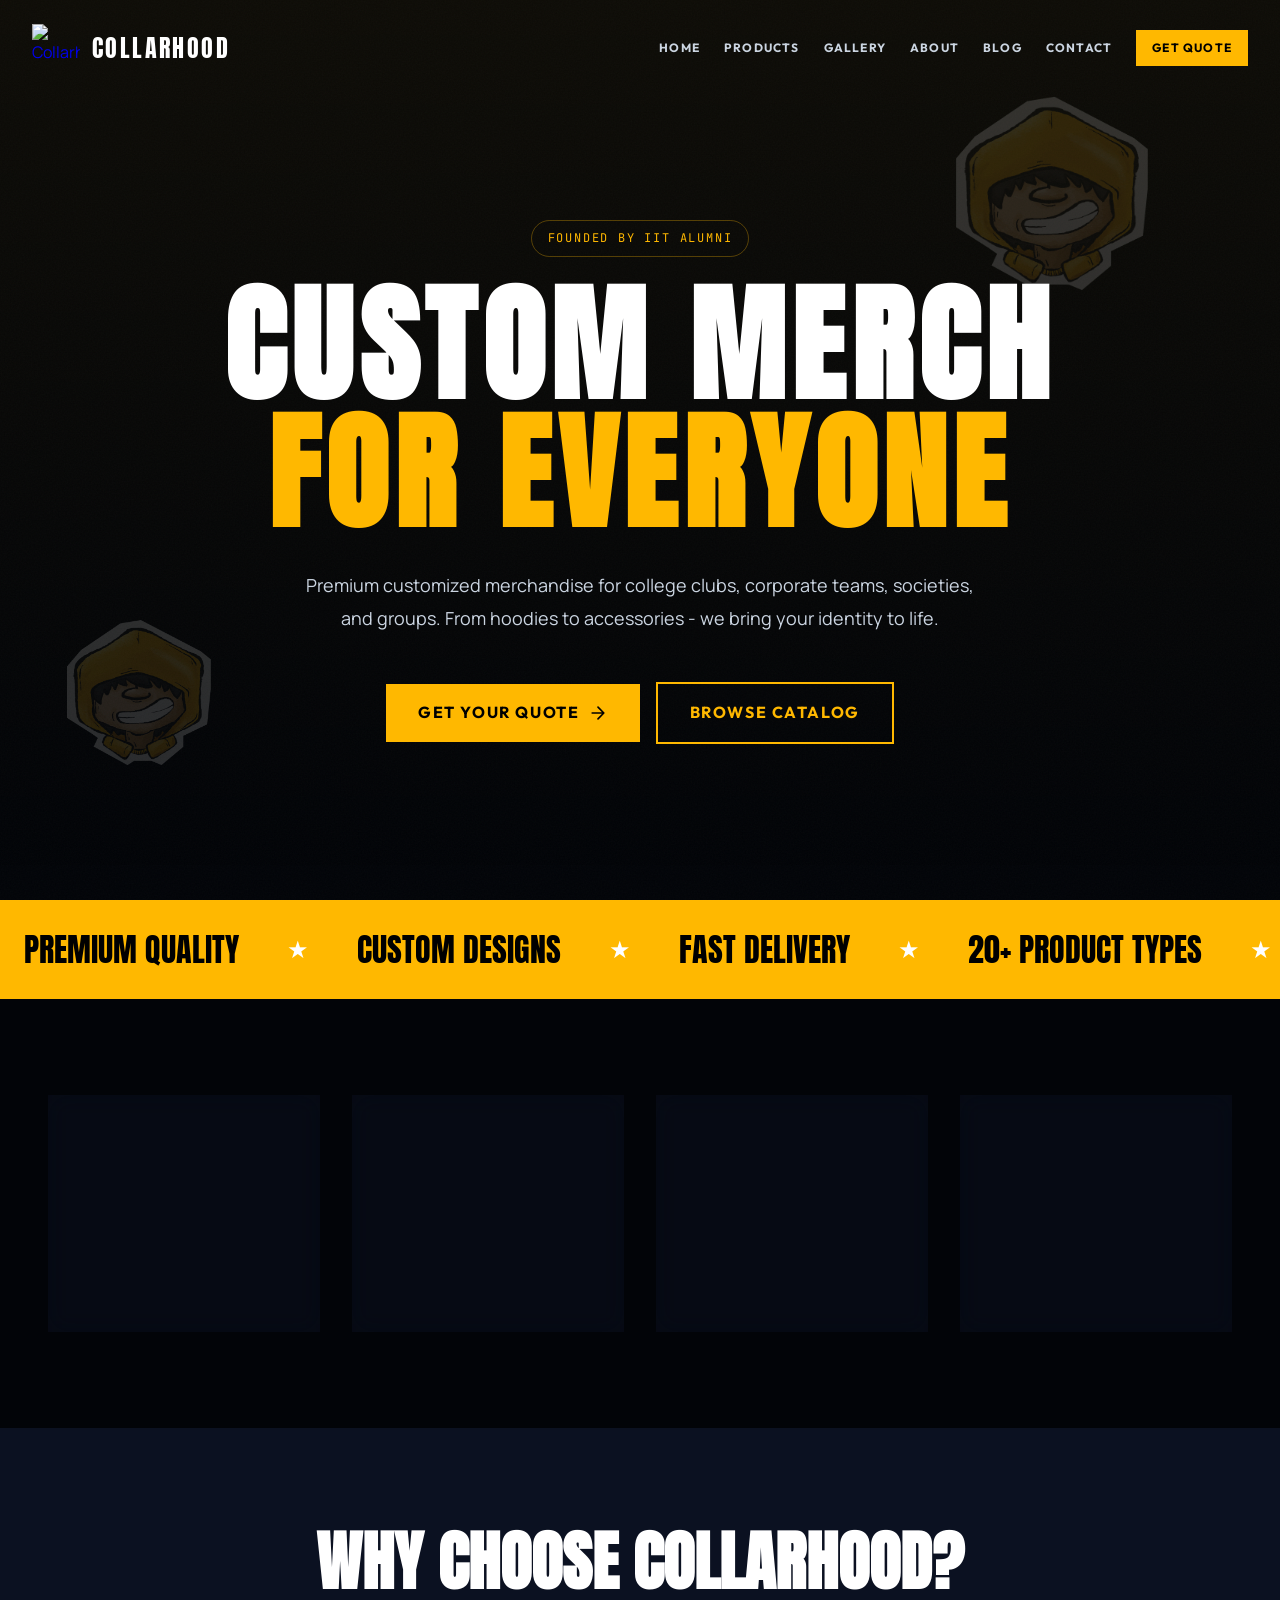
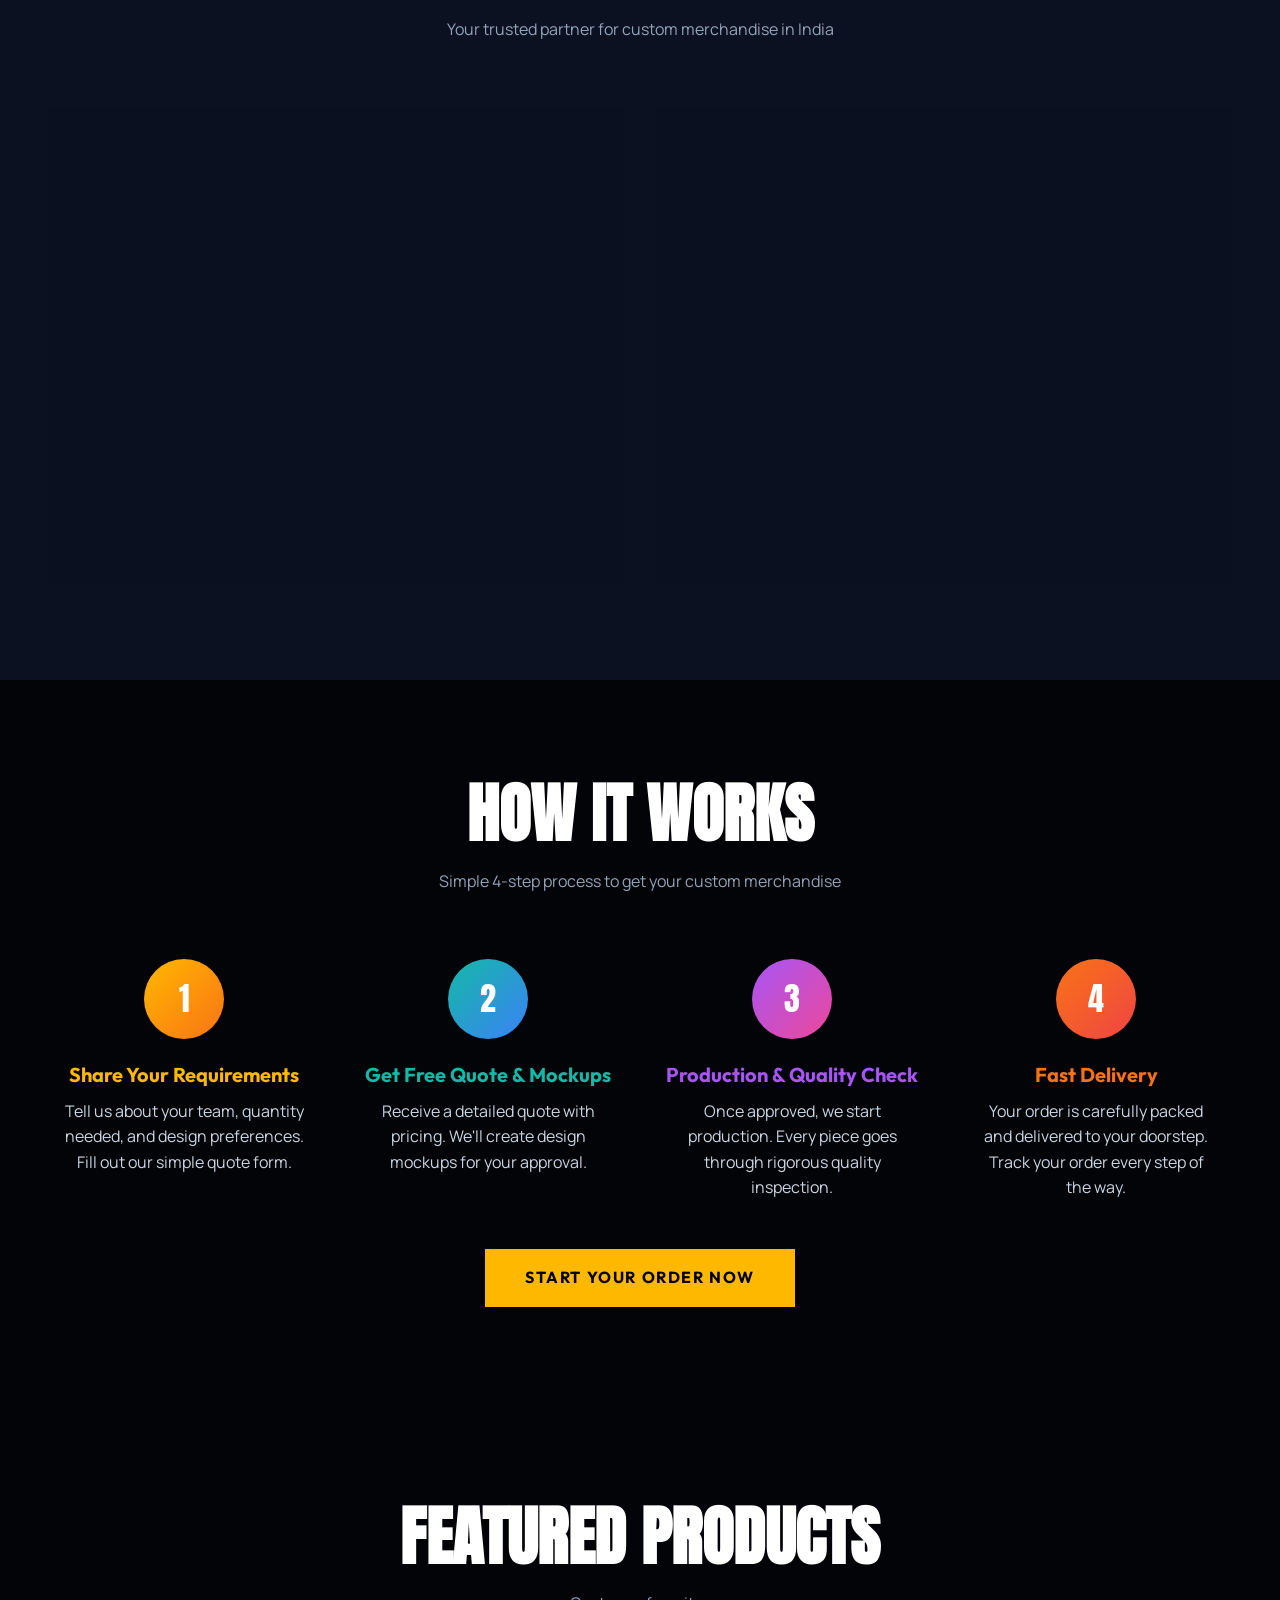
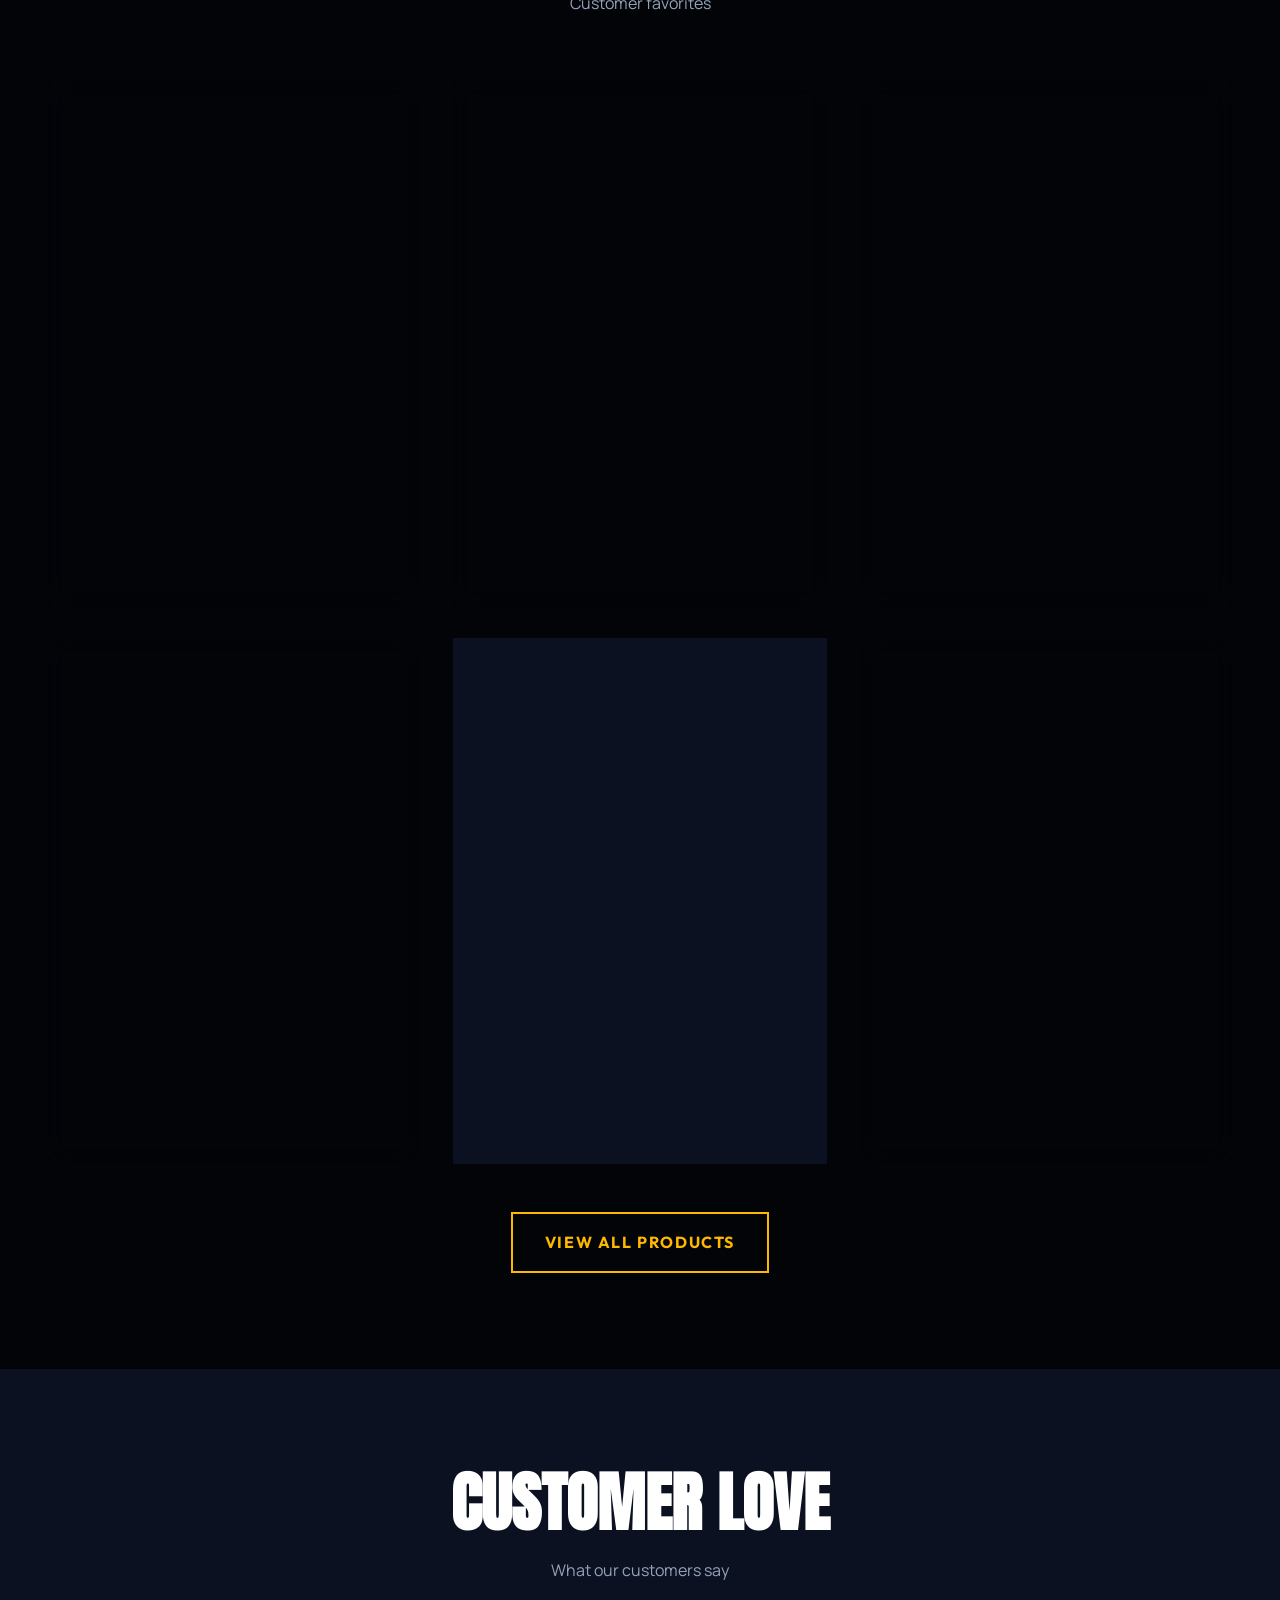
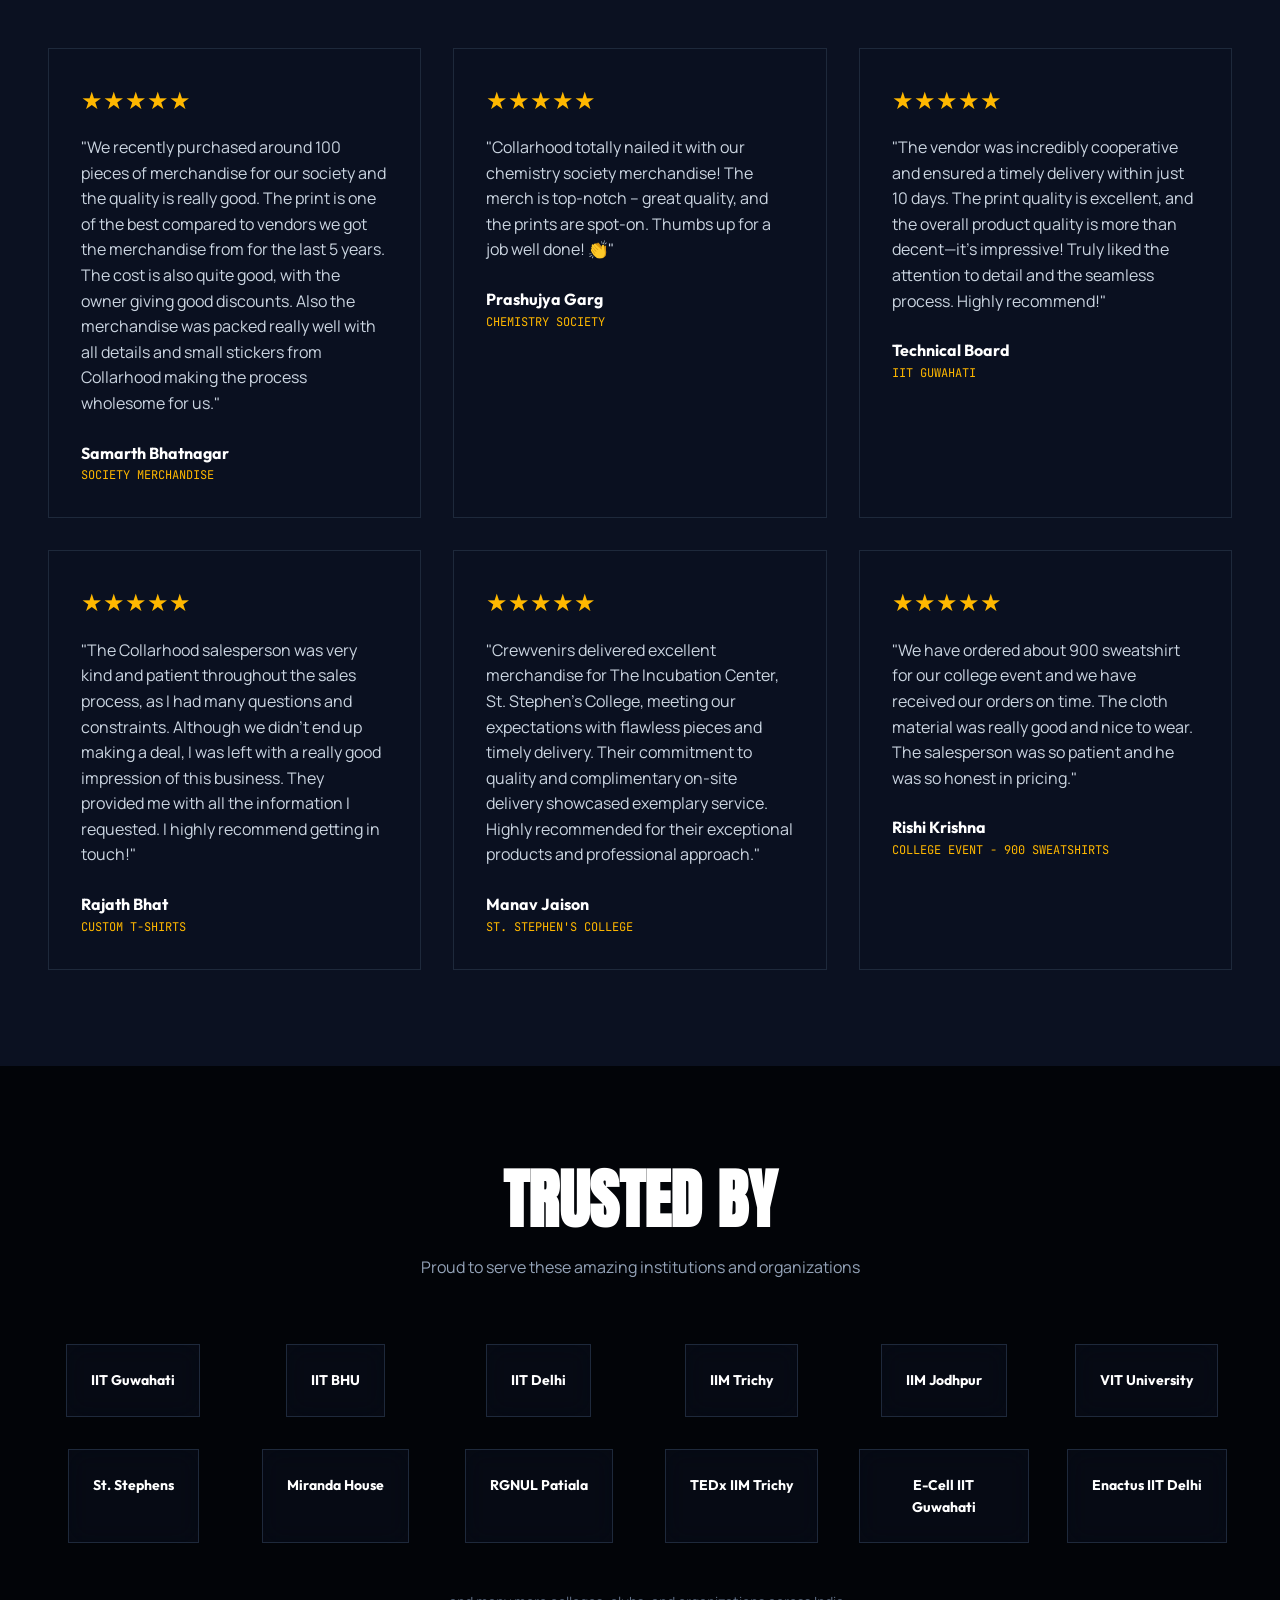
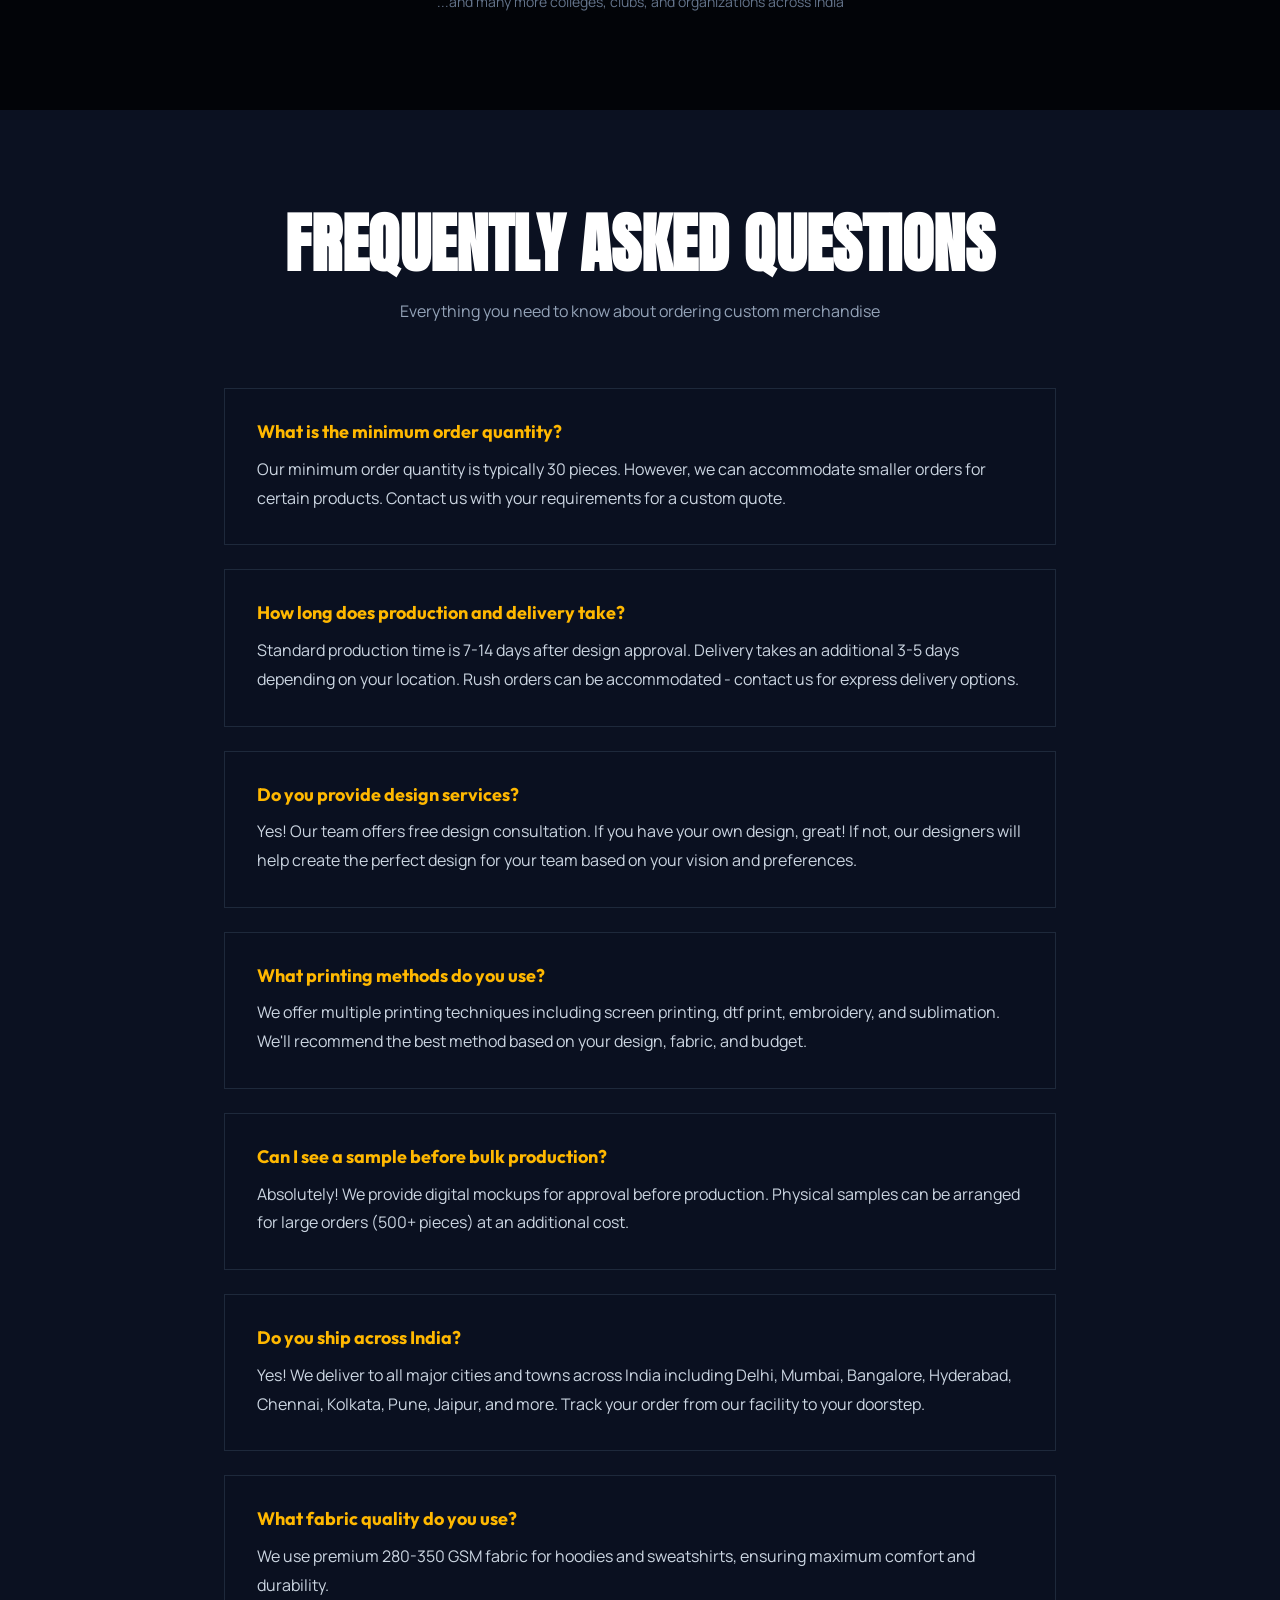
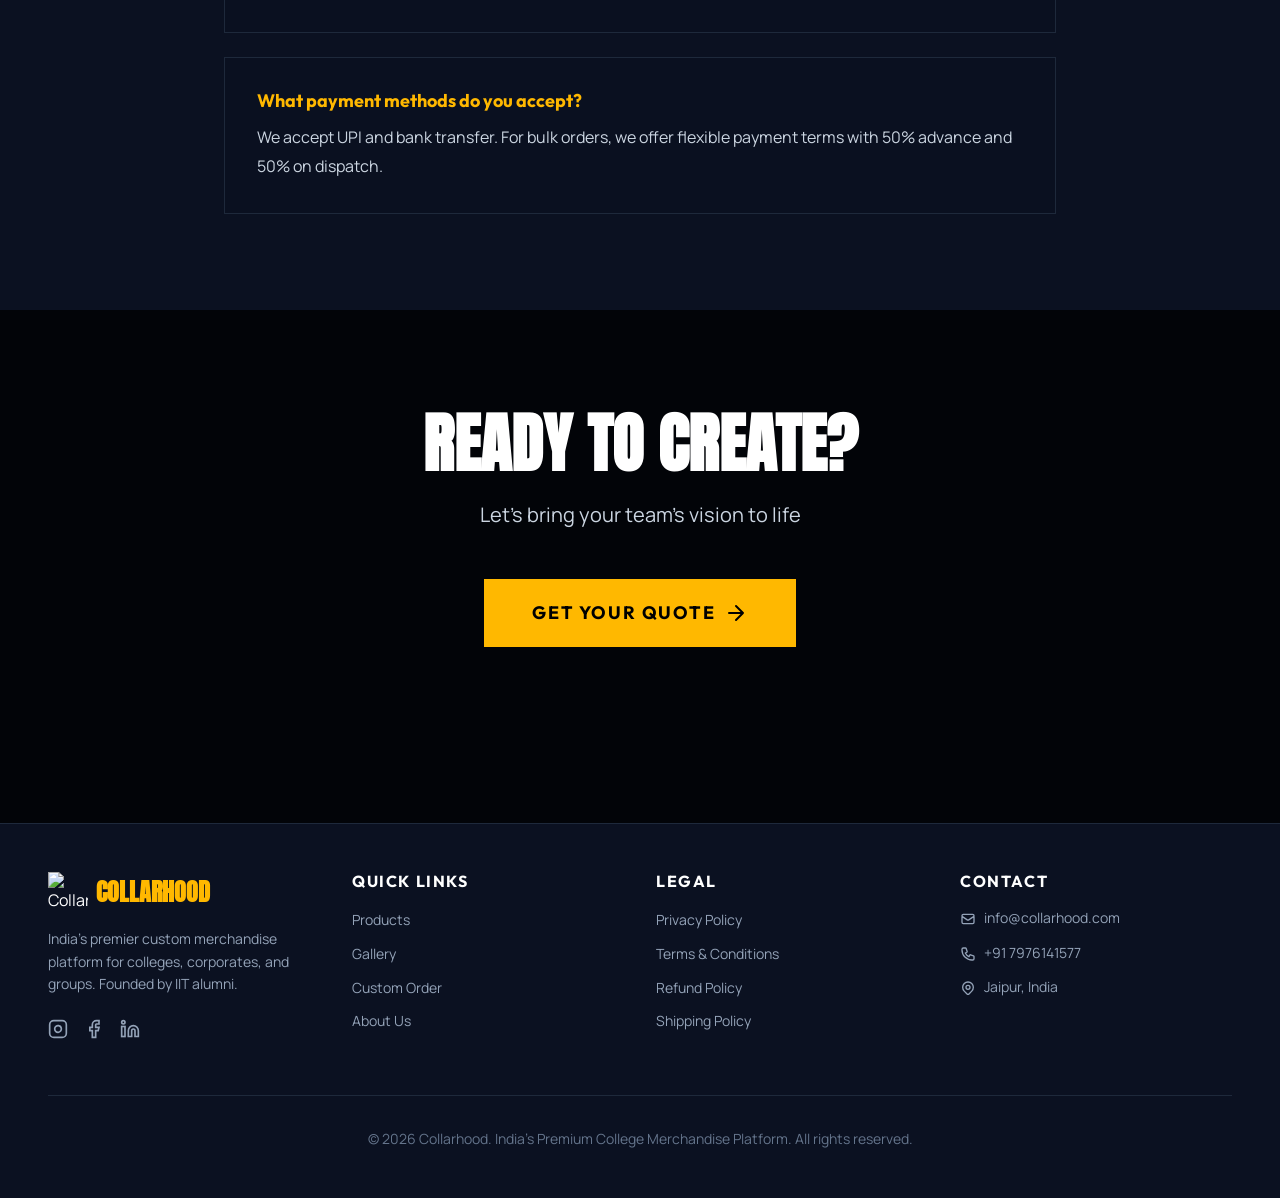
==== index.html @ 5ddd9ee6 "Initial commit: static website" ====
<!DOCTYPE html>
<html lang="en">
<head>
  <meta charset="UTF-8">
  <meta name="viewport" content="width=device-width, initial-scale=1.0">
  <meta name="description" content="India's premier custom merchandise platform. Get high-quality custom hoodies, t-shirts, jerseys & accessories for college fests, corporate teams, societies & groups. Founded by IIT Alumni. Fast delivery across India.">
  <meta name="keywords" content="custom merchandise India, college fest merchandise, custom hoodies, bulk t-shirts, corporate merchandise, custom jerseys, personalized apparel, college club merch, IIT merchandise, custom printing">
  <meta name="author" content="Collarhood">
  <meta property="og:title" content="Collarhood - Premium Custom Merchandise for Colleges, Corporates & Teams | India">
  <meta property="og:description" content="India's premier custom merchandise platform. High-quality hoodies, t-shirts, jerseys & accessories. Founded by IIT Alumni. Fast delivery across India.">
  <meta property="og:type" content="website">
  <meta property="og:image" content="https://customer-assets.emergentagent.com/job_collar-collection/artifacts/vb7w86ie_collarhood%20logo%20png%202.png">
  <title>Collarhood - Premium Custom Merchandise for Colleges, Corporates & Teams | India</title>
  <link rel="stylesheet" href="css/styles.css">
  <link rel="icon" href="https://customer-assets.emergentagent.com/job_collar-collection/artifacts/vb7w86ie_collarhood%20logo%20png%202.png">
  <link rel="canonical" href="https://collarhood.com">
</head>
<body>
  <!-- Navbar -->
  <nav class="navbar">
    <div class="container">
      <div class="navbar-content">
        <a href="index.html" class="navbar-logo">
          <img src="https://customer-assets.emergentagent.com/job_collar-collection/artifacts/vb7w86ie_collarhood%20logo%20png%202.png" alt="Collarhood Logo">
          <span class="navbar-logo-text">COLLARHOOD</span>
        </a>

        <div class="navbar-menu">
          <a href="index.html" class="navbar-link">HOME</a>
          <a href="pages/products-static.html" class="navbar-link">PRODUCTS</a>
          <a href="pages/gallery-static.html" class="navbar-link">GALLERY</a>
          <a href="pages/about-static.html" class="navbar-link">ABOUT</a>
          <a href="pages/blog-static.html" class="navbar-link">BLOG</a>
          <a href="pages/contact.html" class="navbar-link">CONTACT</a>
          <a href="pages/custom-order.html" class="btn btn-primary" style="padding: 0.5rem 1rem; font-size: 0.75rem;">GET QUOTE</a>
        </div>

        <button class="mobile-menu-btn" aria-label="Toggle menu">
          <svg class="menu-icon" width="24" height="24" viewBox="0 0 24 24" fill="none" stroke="currentColor">
            <path stroke-linecap="round" stroke-linejoin="round" stroke-width="2" d="M4 6h16M4 12h16M4 18h16" />
          </svg>
        </button>
      </div>

      <div class="mobile-menu">
        <a href="index.html">HOME</a>
        <a href="pages/products-static.html">PRODUCTS</a>
        <a href="pages/gallery-static.html">GALLERY</a>
        <a href="pages/about-static.html">ABOUT</a>
        <a href="pages/blog-static.html">BLOG</a>
        <a href="pages/contact.html">CONTACT</a>
        <a href="pages/custom-order.html" class="btn btn-primary" style="margin-top: 1rem; display: block; text-align: center;">GET QUOTE</a>
      </div>
    </div>
  </nav>

  <!-- Floating Mascot (Follows Scroll) -->
  <div class="floating-mascot" id="floatingMascot">
    <img src="images/mascot-sticker.png" alt="Collarhood Mascot">
  </div>

  <!-- Hero Section -->
  <section class="hero">
    <div class="hero-bg"></div>
    
    <!-- Animated Hero Mascots -->
    <div class="hero-mascots">
      <img 
        src="images/mascot-sticker.png"
        alt=""
        class="hero-mascot hero-mascot-1"
      >
      <img 
        src="images/mascot-sticker.png"
        alt=""
        class="hero-mascot hero-mascot-2"
      >
    </div>

    <!-- Mascot Animation Styles -->
    <style>
      /* Floating Mascot that follows scroll */
      .floating-mascot {
        position: fixed;
        bottom: 2rem;
        right: 2rem;
        width: 120px;
        height: 120px;
        z-index: 9999;
        cursor: pointer;
        transition: transform 0.3s ease;
        animation: floatBounce 3s ease-in-out infinite;
        display: none;
      }

      .floating-mascot:hover {
        transform: scale(1.15) rotate(5deg);
      }

      .floating-mascot img {
        width: 100%;
        height: 100%;
        object-fit: contain;
        filter: drop-shadow(0 10px 30px rgba(255, 184, 0, 0.4));
      }

      @media (min-width: 768px) {
        .floating-mascot {
          display: block;
        }
      }

      /* Hero Mascots */
      .hero-mascots {
        position: absolute;
        top: 0;
        left: 0;
        width: 100%;
        height: 100%;
        overflow: hidden;
        pointer-events: none;
      }

      .hero-mascot {
        position: absolute;
        opacity: 0.15;
        filter: blur(0px);
      }

      .hero-mascot-1 {
        width: 200px;
        height: 200px;
        top: 10%;
        right: 10%;
        animation: spin 20s linear infinite, float 6s ease-in-out infinite;
      }

      .hero-mascot-2 {
        width: 150px;
        height: 150px;
        bottom: 15%;
        left: 5%;
        animation: wiggle 8s ease-in-out infinite;
      }

      @media (max-width: 768px) {
        .hero-mascot {
          opacity: 0.08;
        }
        .hero-mascot-1 {
          width: 120px;
          height: 120px;
        }
        .hero-mascot-2 {
          width: 100px;
          height: 100px;
        }
      }

      /* Animations */
      @keyframes floatBounce {
        0%, 100% {
          transform: translateY(0px);
        }
        50% {
          transform: translateY(-20px);
        }
      }

      @keyframes float {
        0%, 100% {
          transform: translateY(0px) translateX(0px);
        }
        25% {
          transform: translateY(-30px) translateX(20px);
        }
        50% {
          transform: translateY(-15px) translateX(-10px);
        }
        75% {
          transform: translateY(-40px) translateX(15px);
        }
      }

      @keyframes spin {
        0% {
          transform: rotate(0deg);
        }
        100% {
          transform: rotate(360deg);
        }
      }

      @keyframes wiggle {
        0%, 100% {
          transform: rotate(0deg) scale(1);
        }
        25% {
          transform: rotate(-15deg) scale(1.1);
        }
        50% {
          transform: rotate(0deg) scale(1);
        }
        75% {
          transform: rotate(15deg) scale(1.1);
        }
      }

      @keyframes pulse {
        0%, 100% {
          transform: scale(1);
          opacity: 0.15;
        }
        50% {
          transform: scale(1.2);
          opacity: 0.25;
        }
      }
    </style>
    
    <div class="container hero-content">
      <div class="hero-badge">Founded by IIT Alumni</div>
      <h1 class="hero-title">
        CUSTOM MERCH<br>
        <span class="highlight">FOR EVERYONE</span>
      </h1>
      <p class="hero-description">
        Premium customized merchandise for college clubs, corporate teams, societies, and groups. From hoodies to accessories - we bring your identity to life.
      </p>
      <div class="hero-cta">
        <a href="pages/custom-order.html" class="btn btn-primary" style="padding: 1rem 2rem;">
          GET YOUR QUOTE
          <svg width="20" height="20" viewBox="0 0 24 24" fill="none" stroke="currentColor">
            <path stroke-linecap="round" stroke-linejoin="round" stroke-width="2" d="M5 12h14M12 5l7 7-7 7"/>
          </svg>
        </a>
        <a href="pages/products-static.html" class="btn btn-outline" style="padding: 1rem 2rem;">BROWSE CATALOG</a>
      </div>
    </div>
  </section>

  <!-- Marquee -->
  <div class="marquee">
    <div class="marquee-content">
      <div class="marquee-item">
        <span class="marquee-text">PREMIUM QUALITY</span>
        <span style="font-size: 1.5rem;">★</span>
        <span class="marquee-text">CUSTOM DESIGNS</span>
        <span style="font-size: 1.5rem;">★</span>
        <span class="marquee-text">FAST DELIVERY</span>
        <span style="font-size: 1.5rem;">★</span>
        <span class="marquee-text">20+ PRODUCT TYPES</span>
        <span style="font-size: 1.5rem;">★</span>
      </div>
      <div class="marquee-item">
        <span class="marquee-text">PREMIUM QUALITY</span>
        <span style="font-size: 1.5rem;">★</span>
        <span class="marquee-text">CUSTOM DESIGNS</span>
        <span style="font-size: 1.5rem;">★</span>
        <span class="marquee-text">FAST DELIVERY</span>
        <span style="font-size: 1.5rem;">★</span>
        <span class="marquee-text">20+ PRODUCT TYPES</span>
        <span style="font-size: 1.5rem;">★</span>
      </div>
    </div>
  </div>

  <!-- Features Section -->
  <section class="section">
    <div class="container">
      <div class="grid grid-cols-1 grid-cols-2 grid-cols-4">
        <div class="glass feature-card">
          <svg class="feature-icon" viewBox="0 0 24 24" fill="none" stroke="var(--yellow)">
            <path stroke-linecap="round" stroke-linejoin="round" stroke-width="2" d="M5 3v4M3 5h4M6 17v4m-2-2h4m5-16l2.286 6.857L21 12l-5.714 2.143L13 21l-2.286-6.857L5 12l5.714-2.143L13 3z"/>
          </svg>
          <h3 class="feature-title">Premium Fabric</h3>
          <p class="feature-description">280-350 GSM quality materials for maximum comfort and durability</p>
        </div>
        <div class="glass feature-card">
          <svg class="feature-icon" viewBox="0 0 24 24" fill="none" stroke="var(--orange)">
            <path stroke-linecap="round" stroke-linejoin="round" stroke-width="2" d="M13 10V3L4 14h7v7l9-11h-7z"/>
          </svg>
          <h3 class="feature-title">Full Customization</h3>
          <p class="feature-description">DTF print, embroidery, and custom designs for your unique identity</p>
        </div>
        <div class="glass feature-card">
          <svg class="feature-icon" viewBox="0 0 24 24" fill="none" stroke="var(--teal)">
            <path stroke-linecap="round" stroke-linejoin="round" stroke-width="2" d="M13 16V6a1 1 0 00-1-1H4a1 1 0 00-1 1v10a1 1 0 001 1h1m8-1a1 1 0 01-1 1H9m4-1V8a1 1 0 011-1h2.586a1 1 0 01.707.293l3.414 3.414a1 1 0 01.293.707V16a1 1 0 01-1 1h-1m-6-1a1 1 0 001 1h1M5 17a2 2 0 104 0m-4 0a2 2 0 114 0m6 0a2 2 0 104 0m-4 0a2 2 0 114 0"/>
          </svg>
          <h3 class="feature-title">Fast Delivery</h3>
          <p class="feature-description">Quick turnaround times to get your team geared up</p>
        </div>
        <div class="glass feature-card">
          <svg class="feature-icon" viewBox="0 0 24 24" fill="none" stroke="var(--yellow)">
            <path stroke-linecap="round" stroke-linejoin="round" stroke-width="2" d="M17 20h5v-2a3 3 0 00-5.356-1.857M17 20H7m10 0v-2c0-.656-.126-1.283-.356-1.857M7 20H2v-2a3 3 0 015.356-1.857M7 20v-2c0-.656.126-1.283.356-1.857m0 0a5.002 5.002 0 019.288 0M15 7a3 3 0 11-6 0 3 3 0 016 0zm6 3a2 2 0 11-4 0 2 2 0 014 0zM7 10a2 2 0 11-4 0 2 2 0 014 0z"/>
          </svg>
          <h3 class="feature-title">Team Support</h3>
          <p class="feature-description">Dedicated support team to bring your vision to life</p>
        </div>
      </div>
    </div>
  </section>

  <!-- Why Choose Collarhood Section -->
  <section class="section" style="background: var(--bg-card);">
    <div class="container">
      <div class="text-center mb-12">
        <h2 class="section-title">Why Choose Collarhood?</h2>
        <p class="section-subtitle">Your trusted partner for custom merchandise in India</p>
      </div>
      <div class="grid grid-cols-1 grid-cols-2">
        <div class="glass" style="padding: 2rem;">
          <div style="display: flex; gap: 1.5rem; margin-bottom: 2rem;">
            <div style="flex-shrink: 0;">
              <div style="background: var(--yellow); width: 48px; height: 48px; border-radius: 50%; display: flex; align-items: center; justify-content: center;">
                <span class="font-anton" style="color: var(--bg); font-size: 1.5rem;">1</span>
              </div>
            </div>
            <div>
              <h3 class="font-outfit" style="font-size: 1.125rem; font-weight: 700; color: var(--white); margin-bottom: 0.5rem;">Founded by IIT Alumni</h3>
              <p style="color: var(--gray-300); line-height: 1.8;">Started by graduates who understand college culture and corporate needs. We bring technical excellence and attention to detail to every order.</p>
            </div>
          </div>
          <div style="display: flex; gap: 1.5rem; margin-bottom: 2rem;">
            <div style="flex-shrink: 0;">
              <div style="background: var(--teal); width: 48px; height: 48px; border-radius: 50%; display: flex; align-items: center; justify-content: center;">
                <span class="font-anton" style="color: var(--bg); font-size: 1.5rem;">2</span>
              </div>
            </div>
            <div>
              <h3 class="font-outfit" style="font-size: 1.125rem; font-weight: 700; color: var(--white); margin-bottom: 0.5rem;">Premium Quality Materials</h3>
              <p style="color: var(--gray-300); line-height: 1.8;">280-350 GSM premium fabrics for hoodies and sweatshirts. We never compromise on quality - your satisfaction is guaranteed.</p>
            </div>
          </div>
          <div style="display: flex; gap: 1.5rem;">
            <div style="flex-shrink: 0;">
              <div style="background: var(--orange); width: 48px; height: 48px; border-radius: 50%; display: flex; align-items: center; justify-content: center;">
                <span class="font-anton" style="color: var(--bg); font-size: 1.5rem;">3</span>
              </div>
            </div>
            <div>
              <h3 class="font-outfit" style="font-size: 1.125rem; font-weight: 700; color: var(--white); margin-bottom: 0.5rem;">Pan-India Delivery</h3>
              <p style="color: var(--gray-300); line-height: 1.8;">Fast and reliable delivery to all major cities across India. From Delhi to Bangalore, Mumbai to Kolkata - we've got you covered.</p>
            </div>
          </div>
        </div>
        <div class="glass" style="padding: 2rem;">
          <div style="display: flex; gap: 1.5rem; margin-bottom: 2rem;">
            <div style="flex-shrink: 0;">
              <div style="background: var(--purple); width: 48px; height: 48px; border-radius: 50%; display: flex; align-items: center; justify-content: center;">
                <span class="font-anton" style="color: var(--bg); font-size: 1.5rem;">4</span>
              </div>
            </div>
            <div>
              <h3 class="font-outfit" style="font-size: 1.125rem; font-weight: 700; color: var(--white); margin-bottom: 0.5rem;">Advanced Printing Techniques</h3>
              <p style="color: var(--gray-300); line-height: 1.8;">DTF print, screen printing, embroidery, and sublimation. We use the latest techniques to bring your designs to life.</p>
            </div>
          </div>
          <div style="display: flex; gap: 1.5rem; margin-bottom: 2rem;">
            <div style="flex-shrink: 0;">
              <div style="background: var(--blue); width: 48px; height: 48px; border-radius: 50%; display: flex; align-items: center; justify-content: center;">
                <span class="font-anton" style="color: var(--bg); font-size: 1.5rem;">5</span>
              </div>
            </div>
            <div>
              <h3 class="font-outfit" style="font-size: 1.125rem; font-weight: 700; color: var(--white); margin-bottom: 0.5rem;">Bulk Order Specialists</h3>
              <p style="color: var(--gray-300); line-height: 1.8;">Perfect for college fests, corporate events, and team orders. Competitive pricing for bulk quantities with no quality compromise.</p>
            </div>
          </div>
          <div style="display: flex; gap: 1.5rem;">
            <div style="flex-shrink: 0;">
              <div style="background: var(--yellow); width: 48px; height: 48px; border-radius: 50%; display: flex; align-items: center; justify-content: center;">
                <span class="font-anton" style="color: var(--bg); font-size: 1.5rem;">6</span>
              </div>
            </div>
            <div>
              <h3 class="font-outfit" style="font-size: 1.125rem; font-weight: 700; color: var(--white); margin-bottom: 0.5rem;">Design Consultation Included</h3>
              <p style="color: var(--gray-300); line-height: 1.8;">Not sure about your design? Our team provides free consultation to help you create the perfect merchandise for your crew.</p>
            </div>
          </div>
        </div>
      </div>
    </div>
  </section>

  <!-- How It Works Section -->
  <section class="section">
    <div class="container">
      <div class="text-center mb-12">
        <h2 class="section-title">How It Works</h2>
        <p class="section-subtitle">Simple 4-step process to get your custom merchandise</p>
      </div>
      <div class="grid grid-cols-1 grid-cols-2 grid-cols-4">
        <div class="text-center">
          <div style="background: linear-gradient(135deg, var(--yellow), var(--orange)); width: 80px; height: 80px; border-radius: 50%; display: flex; align-items: center; justify-content: center; margin: 0 auto 1.5rem;">
            <span class="font-anton" style="color: var(--bg); font-size: 2rem;">1</span>
          </div>
          <h3 class="font-outfit" style="font-size: 1.25rem; font-weight: 700; color: var(--yellow); margin-bottom: 0.75rem;">Share Your Requirements</h3>
          <p style="color: var(--gray-300); line-height: 1.6; padding: 0 1rem;">Tell us about your team, quantity needed, and design preferences. Fill out our simple quote form.</p>
        </div>
        <div class="text-center">
          <div style="background: linear-gradient(135deg, var(--teal), var(--blue)); width: 80px; height: 80px; border-radius: 50%; display: flex; align-items: center; justify-content: center; margin: 0 auto 1.5rem;">
            <span class="font-anton" style="color: var(--bg); font-size: 2rem;">2</span>
          </div>
          <h3 class="font-outfit" style="font-size: 1.25rem; font-weight: 700; color: var(--teal); margin-bottom: 0.75rem;">Get Free Quote & Mockups</h3>
          <p style="color: var(--gray-300); line-height: 1.6; padding: 0 1rem;">Receive a detailed quote with pricing. We'll create design mockups for your approval.</p>
        </div>
        <div class="text-center">
          <div style="background: linear-gradient(135deg, var(--purple), var(--pink)); width: 80px; height: 80px; border-radius: 50%; display: flex; align-items: center; justify-content: center; margin: 0 auto 1.5rem;">
            <span class="font-anton" style="color: var(--bg); font-size: 2rem;">3</span>
          </div>
          <h3 class="font-outfit" style="font-size: 1.25rem; font-weight: 700; color: var(--purple); margin-bottom: 0.75rem;">Production & Quality Check</h3>
          <p style="color: var(--gray-300); line-height: 1.6; padding: 0 1rem;">Once approved, we start production. Every piece goes through rigorous quality inspection.</p>
        </div>
        <div class="text-center">
          <div style="background: linear-gradient(135deg, var(--orange), var(--red)); width: 80px; height: 80px; border-radius: 50%; display: flex; align-items: center; justify-content: center; margin: 0 auto 1.5rem;">
            <span class="font-anton" style="color: var(--bg); font-size: 2rem;">4</span>
          </div>
          <h3 class="font-outfit" style="font-size: 1.25rem; font-weight: 700; color: var(--orange); margin-bottom: 0.75rem;">Fast Delivery</h3>
          <p style="color: var(--gray-300); line-height: 1.6; padding: 0 1rem;">Your order is carefully packed and delivered to your doorstep. Track your order every step of the way.</p>
        </div>
      </div>
      <div class="text-center" style="margin-top: 3rem;">
        <a href="pages/custom-order.html" class="btn btn-primary" style="padding: 1rem 2.5rem;">START YOUR ORDER NOW</a>
      </div>
    </div>
  </section>

  <!-- Featured Products Section -->
  <section class="section" id="featured-products">
    <div class="container">
      <div class="text-center mb-12">
        <h2 class="section-title">Featured Products</h2>
        <p class="section-subtitle">Customer favorites</p>
      </div>
      <div class="grid grid-cols-1 grid-cols-2 grid-cols-3">
        
        <!-- Product 1: Hoodie -->
        <div class="glass product-card" style="overflow: hidden;">
          <div style="aspect-ratio: 1; overflow: hidden; background: var(--bg-card);">
            <img src="images/products/hoodie.png" alt="Premium Hoodies" style="width: 100%; height: 100%; object-fit: cover;">
          </div>
          <div style="padding: 1.5rem;">
            <p class="font-mono" style="font-size: 0.75rem; color: var(--yellow); text-transform: uppercase; margin-bottom: 0.5rem;">APPAREL</p>
            <h3 class="font-outfit" style="font-weight: 700; font-size: 1.25rem; color: var(--white); margin-bottom: 0.5rem;">Premium Hoodies</h3>
            <p style="color: var(--gray-400); font-size: 0.875rem; line-height: 1.6;">Premium 350 GSM hoodies with custom designs. Perfect for college clubs and corporate teams.</p>
          </div>
        </div>

        <!-- Product 2: Oversized T-Shirt -->
        <div class="glass product-card" style="overflow: hidden;">
          <div style="aspect-ratio: 1; overflow: hidden; background: var(--bg-card);">
            <img src="images/products/oversize tshirt.png" alt="Oversized T-Shirts" style="width: 100%; height: 100%; object-fit: cover;">
          </div>
          <div style="padding: 1.5rem;">
            <p class="font-mono" style="font-size: 0.75rem; color: var(--yellow); text-transform: uppercase; margin-bottom: 0.5rem;">APPAREL</p>
            <h3 class="font-outfit" style="font-weight: 700; font-size: 1.25rem; color: var(--white); margin-bottom: 0.5rem;">Oversized T-Shirts</h3>
            <p style="color: var(--gray-400); font-size: 0.875rem; line-height: 1.6;">Trendy oversized tees with premium fabric and custom dtf print designs.</p>
          </div>
        </div>

        <!-- Product 3: Varsity Jacket -->
        <div class="glass product-card" style="overflow: hidden;">
          <div style="aspect-ratio: 1; overflow: hidden; background: var(--bg-card);">
            <img src="images/products/varsity.png" alt="Varsity Jackets" style="width: 100%; height: 100%; object-fit: cover;">
          </div>
          <div style="padding: 1.5rem;">
            <p class="font-mono" style="font-size: 0.75rem; color: var(--yellow); text-transform: uppercase; margin-bottom: 0.5rem;">APPAREL</p>
            <h3 class="font-outfit" style="font-weight: 700; font-size: 1.25rem; color: var(--white); margin-bottom: 0.5rem;">Varsity Jackets</h3>
            <p style="color: var(--gray-400); font-size: 0.875rem; line-height: 1.6;">Classic varsity jackets with custom embroidery and team patches.</p>
          </div>
        </div>

        <!-- Product 4: Sports Jersey -->
        <div class="glass product-card" style="overflow: hidden;">
          <div style="aspect-ratio: 1; overflow: hidden; background: var(--bg-card);">
            <img src="images/products/sports jersey.png" alt="Sports Jerseys" style="width: 100%; height: 100%; object-fit: cover;">
          </div>
          <div style="padding: 1.5rem;">
            <p class="font-mono" style="font-size: 0.75rem; color: var(--yellow); text-transform: uppercase; margin-bottom: 0.5rem;">APPAREL</p>
            <h3 class="font-outfit" style="font-weight: 700; font-size: 1.25rem; color: var(--white); margin-bottom: 0.5rem;">Sports Jerseys</h3>
            <p style="color: var(--gray-400); font-size: 0.875rem; line-height: 1.6;">High-performance jerseys with custom numbering and team logos.</p>
          </div>
        </div>

        <!-- Product 5: Caps -->
        <div class="glass product-card" style="overflow: hidden;">
          <div style="aspect-ratio: 1; overflow: hidden; background: var(--bg-card);">
            <img src="images/products/caps.png" alt="Custom Caps" style="width: 100%; height: 100%; object-fit: cover;">
          </div>
          <div style="padding: 1.5rem;">
            <p class="font-mono" style="font-size: 0.75rem; color: var(--yellow); text-transform: uppercase; margin-bottom: 0.5rem;">ACCESSORIES</p>
            <h3 class="font-outfit" style="font-weight: 700; font-size: 1.25rem; color: var(--white); margin-bottom: 0.5rem;">Custom Caps</h3>
            <p style="color: var(--gray-400); font-size: 0.875rem; line-height: 1.6;">Premium caps with embroidered logos and custom designs.</p>
          </div>
        </div>

        <!-- Product 6: Tote Bags -->
        <div class="glass product-card" style="overflow: hidden;">
          <div style="aspect-ratio: 1; overflow: hidden; background: var(--bg-card);">
            <img src="images/products/tote bag.png" alt="Tote Bags" style="width: 100%; height: 100%; object-fit: cover;">
          </div>
          <div style="padding: 1.5rem;">
            <p class="font-mono" style="font-size: 0.75rem; color: var(--yellow); text-transform: uppercase; margin-bottom: 0.5rem;">ACCESSORIES</p>
            <h3 class="font-outfit" style="font-weight: 700; font-size: 1.25rem; color: var(--white); margin-bottom: 0.5rem;">Tote Bags</h3>
            <p style="color: var(--gray-400); font-size: 0.875rem; line-height: 1.6;">Eco-friendly tote bags with custom screen prints.</p>
          </div>
        </div>

      </div>
      <div class="text-center mt-12">
        <a href="pages/products-static.html" class="btn btn-outline" style="padding: 1rem 2rem;">VIEW ALL PRODUCTS</a>
      </div>
    </div>
  </section>

  <!-- Testimonials Section -->
  <section class="section" style="background: var(--bg-card);" id="testimonials">
    <div class="container">
      <div class="text-center mb-12">
        <h2 class="section-title">Customer Love</h2>
        <p class="section-subtitle">What our customers say</p>
      </div>
      <div class="grid grid-cols-1 grid-cols-2 grid-cols-3">
        
        <!-- Testimonial 1 -->
        <div class="glass" style="padding: 2rem;">
          <div style="margin-bottom: 1rem; color: var(--yellow); font-size: 1.5rem;">
            ★★★★★
          </div>
          <p style="color: var(--gray-300); margin-bottom: 1.5rem; line-height: 1.6;">"We recently purchased around 100 pieces of merchandise for our society and the quality is really good. The print is one of the best compared to vendors we got the merchandise from for the last 5 years. The cost is also quite good, with the owner giving good discounts. Also the merchandise was packed really well with all details and small stickers from Collarhood making the process wholesome for us."</p>
          <div>
            <p class="font-outfit" style="font-weight: 700; color: var(--white);">Samarth Bhatnagar</p>
            <p class="font-mono" style="font-size: 0.75rem; color: var(--yellow); text-transform: uppercase;">Society Merchandise</p>
          </div>
        </div>

        <!-- Testimonial 2 -->
        <div class="glass" style="padding: 2rem;">
          <div style="margin-bottom: 1rem; color: var(--yellow); font-size: 1.5rem;">
            ★★★★★
          </div>
          <p style="color: var(--gray-300); margin-bottom: 1.5rem; line-height: 1.6;">"Collarhood totally nailed it with our chemistry society merchandise! The merch is top-notch – great quality, and the prints are spot-on. Thumbs up for a job well done! 👏"</p>
          <div>
            <p class="font-outfit" style="font-weight: 700; color: var(--white);">Prashujya Garg</p>
            <p class="font-mono" style="font-size: 0.75rem; color: var(--yellow); text-transform: uppercase;">Chemistry Society</p>
          </div>
        </div>

        <!-- Testimonial 3 -->
        <div class="glass" style="padding: 2rem;">
          <div style="margin-bottom: 1rem; color: var(--yellow); font-size: 1.5rem;">
            ★★★★★
          </div>
          <p style="color: var(--gray-300); margin-bottom: 1.5rem; line-height: 1.6;">"The vendor was incredibly cooperative and ensured a timely delivery within just 10 days. The print quality is excellent, and the overall product quality is more than decent—it's impressive! Truly liked the attention to detail and the seamless process. Highly recommend!"</p>
          <div>
            <p class="font-outfit" style="font-weight: 700; color: var(--white);">Technical Board</p>
            <p class="font-mono" style="font-size: 0.75rem; color: var(--yellow); text-transform: uppercase;">IIT Guwahati</p>
          </div>
        </div>

        <!-- Testimonial 4 -->
        <div class="glass" style="padding: 2rem;">
          <div style="margin-bottom: 1rem; color: var(--yellow); font-size: 1.5rem;">
            ★★★★★
          </div>
          <p style="color: var(--gray-300); margin-bottom: 1.5rem; line-height: 1.6;">"The Collarhood salesperson was very kind and patient throughout the sales process, as I had many questions and constraints. Although we didn't end up making a deal, I was left with a really good impression of this business. They provided me with all the information I requested. I highly recommend getting in touch!"</p>
          <div>
            <p class="font-outfit" style="font-weight: 700; color: var(--white);">Rajath Bhat</p>
            <p class="font-mono" style="font-size: 0.75rem; color: var(--yellow); text-transform: uppercase;">Custom T-Shirts</p>
          </div>
        </div>

        <!-- Testimonial 5 -->
        <div class="glass" style="padding: 2rem;">
          <div style="margin-bottom: 1rem; color: var(--yellow); font-size: 1.5rem;">
            ★★★★★
          </div>
          <p style="color: var(--gray-300); margin-bottom: 1.5rem; line-height: 1.6;">"Crewvenirs delivered excellent merchandise for The Incubation Center, St. Stephen's College, meeting our expectations with flawless pieces and timely delivery. Their commitment to quality and complimentary on-site delivery showcased exemplary service. Highly recommended for their exceptional products and professional approach."</p>
          <div>
            <p class="font-outfit" style="font-weight: 700; color: var(--white);">Manav Jaison</p>
            <p class="font-mono" style="font-size: 0.75rem; color: var(--yellow); text-transform: uppercase;">St. Stephen's College</p>
          </div>
        </div>

        <!-- Testimonial 6 -->
        <div class="glass" style="padding: 2rem;">
          <div style="margin-bottom: 1rem; color: var(--yellow); font-size: 1.5rem;">
            ★★★★★
          </div>
          <p style="color: var(--gray-300); margin-bottom: 1.5rem; line-height: 1.6;">"We have ordered about 900 sweatshirt for our college event and we have received our orders on time. The cloth material was really good and nice to wear. The salesperson was so patient and he was so honest in pricing."</p>
          <div>
            <p class="font-outfit" style="font-weight: 700; color: var(--white);">Rishi Krishna</p>
            <p class="font-mono" style="font-size: 0.75rem; color: var(--yellow); text-transform: uppercase;">College Event - 900 Sweatshirts</p>
          </div>
        </div>

      </div>
    </div>
  </section>

  <!-- Trusted By Section -->
  <section class="section">
    <div class="container">
      <div class="text-center mb-12">
        <h2 class="section-title">Trusted By</h2>
        <p class="section-subtitle">Proud to serve these amazing institutions and organizations</p>
      </div>
      <div class="grid grid-cols-2 grid-cols-3 grid-cols-6">
        <div class="glass text-center" style="padding: 1.5rem;">
          <p class="font-outfit" style="font-weight: 700; color: var(--white); font-size: 0.875rem;">IIT Guwahati</p>
        </div>
        <div class="glass text-center" style="padding: 1.5rem;">
          <p class="font-outfit" style="font-weight: 700; color: var(--white); font-size: 0.875rem;">IIT BHU</p>
        </div>
        <div class="glass text-center" style="padding: 1.5rem;">
          <p class="font-outfit" style="font-weight: 700; color: var(--white); font-size: 0.875rem;">IIT Delhi</p>
        </div>
        <div class="glass text-center" style="padding: 1.5rem;">
          <p class="font-outfit" style="font-weight: 700; color: var(--white); font-size: 0.875rem;">IIM Trichy</p>
        </div>
        <div class="glass text-center" style="padding: 1.5rem;">
          <p class="font-outfit" style="font-weight: 700; color: var(--white); font-size: 0.875rem;">IIM Jodhpur</p>
        </div>
        <div class="glass text-center" style="padding: 1.5rem;">
          <p class="font-outfit" style="font-weight: 700; color: var(--white); font-size: 0.875rem;">VIT University</p>
        </div>
        <div class="glass text-center" style="padding: 1.5rem;">
          <p class="font-outfit" style="font-weight: 700; color: var(--white); font-size: 0.875rem;">St. Stephens</p>
        </div>
        <div class="glass text-center" style="padding: 1.5rem;">
          <p class="font-outfit" style="font-weight: 700; color: var(--white); font-size: 0.875rem;">Miranda House</p>
        </div>
        <div class="glass text-center" style="padding: 1.5rem;">
          <p class="font-outfit" style="font-weight: 700; color: var(--white); font-size: 0.875rem;">RGNUL Patiala</p>
        </div>
        <div class="glass text-center" style="padding: 1.5rem;">
          <p class="font-outfit" style="font-weight: 700; color: var(--white); font-size: 0.875rem;">TEDx IIM Trichy</p>
        </div>
        <div class="glass text-center" style="padding: 1.5rem;">
          <p class="font-outfit" style="font-weight: 700; color: var(--white); font-size: 0.875rem;">E-Cell IIT Guwahati</p>
        </div>
        <div class="glass text-center" style="padding: 1.5rem;">
          <p class="font-outfit" style="font-weight: 700; color: var(--white); font-size: 0.875rem;">Enactus IIT Delhi</p>
        </div>
      </div>
      <p class="text-center" style="color: var(--gray-500); margin-top: 3rem; font-size: 0.875rem;">
        ...and many more colleges, clubs, and organizations across India
      </p>
    </div>
  </section>

  <!-- FAQ Section -->
  <section class="section" style="background: var(--bg-card);">
    <div class="container" style="max-width: 56rem;">
      <div class="text-center mb-12">
        <h2 class="section-title">Frequently Asked Questions</h2>
        <p class="section-subtitle">Everything you need to know about ordering custom merchandise</p>
      </div>
      <div style="display: grid; gap: 1.5rem;">
        
        <div class="glass" style="padding: 2rem;">
          <h3 class="font-outfit" style="font-size: 1.125rem; font-weight: 700; color: var(--yellow); margin-bottom: 0.75rem;">What is the minimum order quantity?</h3>
          <p style="color: var(--gray-300); line-height: 1.8;">Our minimum order quantity is typically 30 pieces. However, we can accommodate smaller orders for certain products. Contact us with your requirements for a custom quote.</p>
        </div>

        <div class="glass" style="padding: 2rem;">
          <h3 class="font-outfit" style="font-size: 1.125rem; font-weight: 700; color: var(--yellow); margin-bottom: 0.75rem;">How long does production and delivery take?</h3>
          <p style="color: var(--gray-300); line-height: 1.8;">Standard production time is 7-14 days after design approval. Delivery takes an additional 3-5 days depending on your location. Rush orders can be accommodated - contact us for express delivery options.</p>
        </div>

        <div class="glass" style="padding: 2rem;">
          <h3 class="font-outfit" style="font-size: 1.125rem; font-weight: 700; color: var(--yellow); margin-bottom: 0.75rem;">Do you provide design services?</h3>
          <p style="color: var(--gray-300); line-height: 1.8;">Yes! Our team offers free design consultation. If you have your own design, great! If not, our designers will help create the perfect design for your team based on your vision and preferences.</p>
        </div>

        <div class="glass" style="padding: 2rem;">
          <h3 class="font-outfit" style="font-size: 1.125rem; font-weight: 700; color: var(--yellow); margin-bottom: 0.75rem;">What printing methods do you use?</h3>
          <p style="color: var(--gray-300); line-height: 1.8;">We offer multiple printing techniques including screen printing, dtf print, embroidery, and sublimation. We'll recommend the best method based on your design, fabric, and budget.</p>
        </div>

        <div class="glass" style="padding: 2rem;">
          <h3 class="font-outfit" style="font-size: 1.125rem; font-weight: 700; color: var(--yellow); margin-bottom: 0.75rem;">Can I see a sample before bulk production?</h3>
          <p style="color: var(--gray-300); line-height: 1.8;">Absolutely! We provide digital mockups for approval before production. Physical samples can be arranged for large orders (500+ pieces) at an additional cost.</p>
        </div>

        <div class="glass" style="padding: 2rem;">
          <h3 class="font-outfit" style="font-size: 1.125rem; font-weight: 700; color: var(--yellow); margin-bottom: 0.75rem;">Do you ship across India?</h3>
          <p style="color: var(--gray-300); line-height: 1.8;">Yes! We deliver to all major cities and towns across India including Delhi, Mumbai, Bangalore, Hyderabad, Chennai, Kolkata, Pune, Jaipur, and more. Track your order from our facility to your doorstep.</p>
        </div>

        <div class="glass" style="padding: 2rem;">
          <h3 class="font-outfit" style="font-size: 1.125rem; font-weight: 700; color: var(--yellow); margin-bottom: 0.75rem;">What fabric quality do you use?</h3>
          <p style="color: var(--gray-300); line-height: 1.8;">We use premium 280-350 GSM fabric for hoodies and sweatshirts, ensuring maximum comfort and durability.</p>
        </div>

        <div class="glass" style="padding: 2rem;">
          <h3 class="font-outfit" style="font-size: 1.125rem; font-weight: 700; color: var(--yellow); margin-bottom: 0.75rem;">What payment methods do you accept?</h3>
          <p style="color: var(--gray-300); line-height: 1.8;">We accept UPI and bank transfer. For bulk orders, we offer flexible payment terms with 50% advance and 50% on dispatch.</p>
        </div>

      </div>
    </div>
  </section>

  <!-- CTA Section -->
  <section class="section">
    <div class="container" style="max-width: 56rem;">
      <div class="text-center">
        <h2 class="section-title">READY TO CREATE?</h2>
        <p style="font-size: 1.25rem; color: var(--gray-300); margin-bottom: 3rem;">Let's bring your team's vision to life</p>
        <a href="pages/custom-order.html" class="btn btn-primary" style="padding: 1.25rem 3rem; font-size: 1.125rem;">
          GET YOUR QUOTE
          <svg width="24" height="24" viewBox="0 0 24 24" fill="none" stroke="currentColor">
            <path stroke-linecap="round" stroke-linejoin="round" stroke-width="2" d="M5 12h14M12 5l7 7-7 7"/>
          </svg>
        </a>
      </div>
    </div>
  </section>

  <!-- Footer -->
  <footer class="footer">
    <div class="container">
      <div class="footer-grid">
        <div>
          <div class="footer-brand">
            <img src="https://customer-assets.emergentagent.com/job_collar-collection/artifacts/vb7w86ie_collarhood%20logo%20png%202.png" alt="Collarhood">
            <h3 class="footer-brand-text">COLLARHOOD</h3>
          </div>
          <p class="footer-description">
            India's premier custom merchandise platform for colleges, corporates, and groups. Founded by IIT alumni.
          </p>
          <div class="footer-social">
            <a href="https://www.instagram.com/collarhood/" target="_blank" rel="noopener noreferrer" aria-label="Instagram">
              <svg width="20" height="20" viewBox="0 0 24 24" fill="none" stroke="currentColor">
                <rect x="2" y="2" width="20" height="20" rx="5" ry="5" stroke-width="2"></rect>
                <path d="M16 11.37A4 4 0 1 1 12.63 8 4 4 0 0 1 16 11.37z" stroke-width="2"></path>
                <line x1="17.5" y1="6.5" x2="17.51" y2="6.5" stroke-width="2"></line>
              </svg>
            </a>
            <a href="https://www.facebook.com/collarhood/" target="_blank" rel="noopener noreferrer" aria-label="Facebook">
              <svg width="20" height="20" viewBox="0 0 24 24" fill="none" stroke="currentColor">
                <path d="M18 2h-3a5 5 0 0 0-5 5v3H7v4h3v8h4v-8h3l1-4h-4V7a1 1 0 0 1 1-1h3z" stroke-width="2"></path>
              </svg>
            </a>
            <a href="https://www.linkedin.com/company/collarhood/" target="_blank" rel="noopener noreferrer" aria-label="LinkedIn">
              <svg width="20" height="20" viewBox="0 0 24 24" fill="none" stroke="currentColor">
                <path d="M16 8a6 6 0 0 1 6 6v7h-4v-7a2 2 0 0 0-2-2 2 2 0 0 0-2 2v7h-4v-7a6 6 0 0 1 6-6z" stroke-width="2"></path><rect x="2" y="9" width="4" height="12" stroke-width="2"></rect><circle cx="4" cy="4" r="2" stroke-width="2"></circle>
              </svg>
            </a>
          </div>
        </div>

        <div>
          <h4 class="footer-heading">Quick Links</h4>
          <ul class="footer-links">
            <li><a href="pages/products-static.html">Products</a></li>
            <li><a href="pages/gallery-static.html">Gallery</a></li>
            <li><a href="pages/custom-order.html">Custom Order</a></li>
            <li><a href="pages/about-static.html">About Us</a></li>
          </ul>
        </div>

        <div>
          <h4 class="footer-heading">Legal</h4>
          <ul class="footer-links">
            <li><a href="pages/privacy-policy.html">Privacy Policy</a></li>
            <li><a href="pages/terms-conditions.html">Terms & Conditions</a></li>
            <li><a href="pages/refund-policy.html">Refund Policy</a></li>
            <li><a href="pages/shipping-policy.html">Shipping Policy</a></li>
          </ul>
        </div>

        <div>
          <h4 class="footer-heading">Contact</h4>
          <ul class="footer-contact">
            <li>
              <svg width="16" height="16" viewBox="0 0 24 24" fill="none" stroke="currentColor" style="flex-shrink: 0; margin-top: 0.25rem;">
                <path stroke-linecap="round" stroke-linejoin="round" stroke-width="2" d="M3 8l7.89 5.26a2 2 0 002.22 0L21 8M5 19h14a2 2 0 002-2V7a2 2 0 00-2-2H5a2 2 0 00-2 2v10a2 2 0 002 2z"/>
              </svg>
              <span>info@collarhood.com</span>
            </li>
            <li>
              <svg width="16" height="16" viewBox="0 0 24 24" fill="none" stroke="currentColor" style="flex-shrink: 0; margin-top: 0.25rem;">
                <path stroke-linecap="round" stroke-linejoin="round" stroke-width="2" d="M3 5a2 2 0 012-2h3.28a1 1 0 01.948.684l1.498 4.493a1 1 0 01-.502 1.21l-2.257 1.13a11.042 11.042 0 005.516 5.516l1.13-2.257a1 1 0 011.21-.502l4.493 1.498a1 1 0 01.684.949V19a2 2 0 01-2 2h-1C9.716 21 3 14.284 3 6V5z"/>
              </svg>
              <span>+91 7976141577</span>
            </li>
            <li>
              <svg width="16" height="16" viewBox="0 0 24 24" fill="none" stroke="currentColor" style="flex-shrink: 0; margin-top: 0.25rem;">
                <path stroke-linecap="round" stroke-linejoin="round" stroke-width="2" d="M17.657 16.657L13.414 20.9a1.998 1.998 0 01-2.827 0l-4.244-4.243a8 8 0 1111.314 0z"/>
                <path stroke-linecap="round" stroke-linejoin="round" stroke-width="2" d="M15 11a3 3 0 11-6 0 3 3 0 016 0z"/>
              </svg>
              <span>Jaipur, India</span>
            </li>
          </ul>
        </div>
      </div>

      <div class="footer-bottom">
        <p class="footer-copyright">
          &copy; 2026 Collarhood. India's Premium College Merchandise Platform. All rights reserved.
        </p>
      </div>
    </div>
  </footer>

  <script src="js/main.js"></script>
  
  <!-- Mascot Animation Script -->
  <script>
    document.addEventListener('DOMContentLoaded', function() {
      const floatingMascot = document.getElementById('floatingMascot');
      
      if (floatingMascot) {
        let lastScroll = 0;
        let ticking = false;
        
        // Hide/show mascot on scroll
        window.addEventListener('scroll', function() {
          lastScroll = window.pageYOffset;
          
          if (!ticking) {
            window.requestAnimationFrame(function() {
              if (lastScroll > 300) {
                floatingMascot.style.opacity = '1';
                floatingMascot.style.pointerEvents = 'all';
              } else {
                floatingMascot.style.opacity = '0';
                floatingMascot.style.pointerEvents = 'none';
              }
              ticking = false;
            });
            ticking = true;
          }
        });
        
        // Click interaction - jumps and rotates
        floatingMascot.addEventListener('click', function() {
          this.style.animation = 'none';
          this.style.transform = 'scale(1.3) rotate(360deg)';
          
          setTimeout(() => {
            this.style.animation = 'floatBounce 3s ease-in-out infinite';
            this.style.transform = '';
          }, 600);
          
          // Create confetti effect
          createConfetti(this);
        });
        
        // Mouse follow effect (subtle)
        let mouseX = 0;
        let mouseY = 0;
        let mascotX = 0;
        let mascotY = 0;
        
        document.addEventListener('mousemove', function(e) {
          mouseX = e.clientX;
          mouseY = e.clientY;
        });
        
        function animateMascotFollow() {
          const rect = floatingMascot.getBoundingClientRect();
          const mascotCenterX = rect.left + rect.width / 2;
          const mascotCenterY = rect.top + rect.height / 2;
          
          const deltaX = (mouseX - mascotCenterX) * 0.02;
          const deltaY = (mouseY - mascotCenterY) * 0.02;
          
          mascotX += (deltaX - mascotX) * 0.1;
          mascotY += (deltaY - mascotY) * 0.1;
          
          if (floatingMascot.style.opacity === '1') {
            floatingMascot.style.transform = `translate(${mascotX}px, ${mascotY}px)`;
          }
          
          requestAnimationFrame(animateMascotFollow);
        }
        
        animateMascotFollow();
        
        // Confetti function
        function createConfetti(element) {
          const colors = ['#FFB800', '#F97316', '#14B8A6', '#3B82F6'];
          const rect = element.getBoundingClientRect();
          
          for (let i = 0; i < 20; i++) {
            const confetti = document.createElement('div');
            confetti.style.position = 'fixed';
            confetti.style.left = rect.left + rect.width / 2 + 'px';
            confetti.style.top = rect.top + rect.height / 2 + 'px';
            confetti.style.width = '10px';
            confetti.style.height = '10px';
            confetti.style.backgroundColor = colors[Math.floor(Math.random() * colors.length)];
            confetti.style.borderRadius = Math.random() > 0.5 ? '50%' : '0';
            confetti.style.pointerEvents = 'none';
            confetti.style.zIndex = '10000';
            confetti.style.opacity = '1';
            
            document.body.appendChild(confetti);
            
            const angle = (Math.PI * 2 * i) / 20;
            const velocity = 3 + Math.random() * 3;
            const tx = Math.cos(angle) * velocity * 50;
            const ty = Math.sin(angle) * velocity * 50;
            
            confetti.animate([
              { transform: 'translate(0, 0) rotate(0deg)', opacity: 1 },
              { transform: `translate(${tx}px, ${ty}px) rotate(${Math.random() * 360}deg)`, opacity: 0 }
            ], {
              duration: 1000,
              easing: 'cubic-bezier(0, .9, .57, 1)'
            }).onfinish = () => confetti.remove();
          }
        }
      }
      
      // Add parallax effect to hero mascots
      const heroMascots = document.querySelectorAll('.hero-mascot');
      window.addEventListener('scroll', function() {
        const scrolled = window.pageYOffset;
        heroMascots.forEach((mascot, index) => {
          const speed = 0.1 + (index * 0.05);
          mascot.style.transform = `translateY(${scrolled * speed}px)`;
        });
      });
    });
  </script>
</body>
</html>
---- css/styles.css ----
/* Collarhood Static Website - Main Stylesheet */

/* Import Fonts */
@import url('https://fonts.googleapis.com/css2?family=Anton&family=Manrope:wght@300;400;600&family=Outfit:wght@500;700;900&family=JetBrains+Mono:wght@400;500&display=swap');

/* CSS Reset & Base Styles */
* {
  margin: 0;
  padding: 0;
  box-sizing: border-box;
}

:root {
  /* Collarhood Colors */
  --bg-primary: #020408;
  --bg-card: #0B1121;
  --bg-subtle: #161E32;
  --yellow: #FFB800;
  --yellow-hover: #FFD60A;
  --orange: #F97316;
  --orange-hover: #EA580C;
  --teal: #14B8A6;
  --blue: #3B82F6;
  --purple: #A855F7;
  --pink: #EC4899;
  --red: #EF4444;
  --white: #FFFFFF;
  --gray-100: #F1F5F9;
  --gray-200: #E2E8F0;
  --gray-300: #CBD5E1;
  --gray-400: #94A3B8;
  --gray-500: #64748B;
  --gray-700: #334155;
  --gray-800: #1E293B;
  --gray-900: #0F172A;
  --border: #1E293B;
  
  /* Typography */
  --font-anton: 'Anton', sans-serif;
  --font-outfit: 'Outfit', sans-serif;
  --font-manrope: 'Manrope', sans-serif;
  --font-mono: 'JetBrains Mono', monospace;
}

body {
  font-family: var(--font-manrope);
  background-color: var(--bg-primary);
  color: var(--white);
  line-height: 1.6;
  overflow-x: hidden;
  position: relative;
}

/* Noise Texture Overlay */
body::before {
  content: '';
  position: fixed;
  top: 0;
  left: 0;
  width: 100%;
  height: 100%;
  background-image: url("data:image/svg+xml,%3Csvg viewBox='0 0 200 200' xmlns='http://www.w3.org/2000/svg'%3E%3Cfilter id='noiseFilter'%3E%3CfeTurbulence type='fractalNoise' baseFrequency='3' numOctaves='3' stitchTiles='stitch'/%3E%3C/filter%3E%3Crect width='100%25' height='100%25' filter='url(%23noiseFilter)'/%3E%3C/svg%3E");
  opacity: 0.03;
  pointer-events: none;
  z-index: 1;
}

body > * {
  position: relative;
  z-index: 2;
}

/* Typography */
h1, h2, h3, h4, h5, h6 {
  font-family: var(--font-outfit);
  font-weight: 700;
  line-height: 1.2;
}

.font-anton {
  font-family: var(--font-anton);
  font-weight: 400;
}

.font-outfit {
  font-family: var(--font-outfit);
}

.font-manrope {
  font-family: var(--font-manrope);
}

.font-mono {
  font-family: var(--font-mono);
}

/* Container */
.container {
  max-width: 1280px;
  margin: 0 auto;
  padding: 0 1rem;
}

@media (min-width: 640px) {
  .container {
    padding: 0 1.5rem;
  }
}

@media (min-width: 1024px) {
  .container {
    padding: 0 2rem;
  }
}

/* Navbar */
.navbar {
  position: fixed;
  top: 0;
  left: 0;
  right: 0;
  z-index: 1000;
  padding: 1.5rem 0;
  transition: all 0.3s ease;
}

.navbar.scrolled {
  padding: 1rem 0;
  background: rgba(11, 17, 33, 0.8);
  backdrop-filter: blur(12px);
  border-bottom: 1px solid var(--border);
}

.navbar-content {
  display: flex;
  align-items: center;
  justify-content: space-between;
}

.navbar-logo {
  display: flex;
  align-items: center;
  gap: 0.75rem;
  text-decoration: none;
}

.navbar-logo img {
  height: 3rem;
  width: 3rem;
}

.navbar-logo-text {
  font-family: var(--font-anton);
  font-size: 1.5rem;
  color: var(--white);
  letter-spacing: 0.1em;
}

.navbar-menu {
  display: none;
  align-items: center;
  gap: 1.5rem;
}

@media (min-width: 1024px) {
  .navbar-menu {
    display: flex;
  }
}

.navbar-link {
  font-family: var(--font-outfit);
  font-size: 0.75rem;
  font-weight: 700;
  color: var(--gray-300);
  text-decoration: none;
  letter-spacing: 0.1em;
  transition: color 0.3s ease;
}

.navbar-link:hover {
  color: var(--yellow);
}

.mobile-menu-btn {
  display: block;
  background: none;
  border: none;
  color: var(--white);
  cursor: pointer;
  padding: 0.5rem;
}

@media (min-width: 1024px) {
  .mobile-menu-btn {
    display: none;
  }
}

.mobile-menu {
  display: none;
  padding: 1rem 0;
}

.mobile-menu.active {
  display: block;
}

.mobile-menu a {
  display: block;
  padding: 0.75rem 0;
  font-family: var(--font-outfit);
  font-size: 0.875rem;
  font-weight: 700;
  color: var(--gray-300);
  text-decoration: none;
  letter-spacing: 0.15em;
  transition: color 0.3s ease;
}

.mobile-menu a:hover {
  color: var(--yellow);
}

/* Buttons */
.btn {
  display: inline-flex;
  align-items: center;
  justify-content: center;
  gap: 0.5rem;
  padding: 0.75rem 1.5rem;
  font-family: var(--font-outfit);
  font-weight: 700;
  text-transform: uppercase;
  letter-spacing: 0.1em;
  text-decoration: none;
  border: none;
  cursor: pointer;
  transition: all 0.3s ease;
}

.btn-primary {
  background: var(--yellow);
  color: #000000;
}

.btn-primary:hover {
  background: var(--yellow-hover);
  transform: scale(1.05);
}

.btn-primary:active {
  transform: scale(0.95);
}

.btn-outline {
  background: transparent;
  color: var(--yellow);
  border: 2px solid var(--yellow);
}

.btn-outline:hover {
  background: var(--yellow);
  color: #000000;
  transform: scale(1.05);
}

.btn-secondary {
  background: var(--orange);
  color: var(--white);
}

.btn-secondary:hover {
  background: var(--orange-hover);
}

/* Glass Effect */
.glass {
  background: rgba(11, 17, 33, 0.5);
  backdrop-filter: blur(12px);
  border: 1px solid var(--border);
  transition: all 0.3s ease;
}

/* Utility Classes */
.flex {
  display: flex;
}

.flex-wrap {
  flex-wrap: wrap;
}

.items-center {
  align-items: center;
}

.justify-center {
  justify-content: center;
}

.gap-4 {
  gap: 1rem;
}

.mb-6 {
  margin-bottom: 1.5rem;
}

.mb-12 {
  margin-bottom: 3rem;
}

.text-center {
  text-align: center;
}

/* CTA Card */
.cta-card {
  background: var(--card);
  border: 1px solid var(--border);
  padding: 4rem 2rem;
  text-align: center;
  border-radius: 0;
}

.glass:hover {
  border-color: var(--yellow);
}

/* Cards */
.card {
  background: var(--bg-card);
  border: 1px solid var(--border);
  overflow: hidden;
  transition: all 0.3s ease;
  width: 100%;
  max-width: 400px;
  margin: 0 auto;
}

.card:hover {
  border-color: var(--yellow);
  transform: translateY(-4px);
  box-shadow: 0 20px 40px rgba(0, 0, 0, 0.3);
}

.product-card {
  background: var(--bg-card);
  border: 1px solid var(--border);
  overflow: hidden;
  transition: all 0.3s ease;
  text-decoration: none;
  display: block;
  width: 100%;
  max-width: 400px;
  margin: 0 auto;
}

.product-card:hover {
  border-color: var(--yellow);
  transform: translateY(-4px);
  box-shadow: 0 20px 40px rgba(0, 0, 0, 0.3);
}

.product-card img {
  width: 100%;
  height: 100%;
  object-fit: cover;
  transition: transform 0.5s ease;
}

.product-card:hover img {
  transform: scale(1.05);
}

/* Hero Section */
.hero {
  min-height: 100vh;
  display: flex;
  align-items: center;
  justify-content: center;
  padding: 8rem 1rem 4rem;
  position: relative;
  overflow: hidden;
}

.hero-bg {
  position: absolute;
  inset: 0;
  background: linear-gradient(to bottom, rgba(255, 184, 0, 0.05), transparent);
}

.hero-content {
  text-align: center;
  position: relative;
  z-index: 10;
}

.hero-badge {
  display: inline-block;
  font-family: var(--font-mono);
  font-size: 0.75rem;
  color: var(--yellow);
  text-transform: uppercase;
  letter-spacing: 0.15em;
  padding: 0.5rem 1rem;
  border: 1px solid rgba(255, 184, 0, 0.3);
  border-radius: 9999px;
  margin-bottom: 1.5rem;
}

.hero-title {
  font-family: var(--font-anton);
  font-size: clamp(3rem, 10vw, 8rem);
  color: var(--white);
  text-transform: uppercase;
  letter-spacing: 0.05em;
  line-height: 1;
  margin-bottom: 2rem;
  animation: fadeIn 1s ease-out;
}

.hero-title .highlight {
  color: var(--yellow);
}

.hero-description {
  font-size: 1.125rem;
  color: var(--gray-300);
  max-width: 42rem;
  margin: 0 auto 3rem;
  line-height: 1.8;
}

.hero-cta {
  display: flex;
  flex-direction: column;
  gap: 1rem;
  justify-content: center;
  align-items: center;
}

@media (min-width: 640px) {
  .hero-cta {
    flex-direction: row;
  }
}

/* Marquee */
.marquee {
  background: var(--yellow);
  padding: 1.5rem 0;
  overflow: hidden;
  position: relative;
}

.marquee-content {
  display: flex;
  animation: marquee 25s linear infinite;
}

.marquee-item {
  display: flex;
  align-items: center;
  gap: 3rem;
  padding: 0 1.5rem;
  white-space: nowrap;
}

.marquee-text {
  font-family: var(--font-anton);
  font-size: 2rem;
  color: #000000;
}

@keyframes marquee {
  0% {
    transform: translateX(0%);
  }
  100% {
    transform: translateX(-50%);
  }
}

/* Grid Layouts */
.grid {
  display: grid;
  gap: 2rem;
  justify-items: center;
}

.grid-cols-1 {
  grid-template-columns: repeat(1, 1fr);
}

@media (min-width: 768px) {
  .md\:grid-cols-2 {
    grid-template-columns: repeat(2, 1fr);
  }
  .md\:grid-cols-3 {
    grid-template-columns: repeat(3, 1fr);
  }
  .grid-cols-2 {
    grid-template-columns: repeat(2, 1fr);
  }
  .grid-cols-3 {
    grid-template-columns: repeat(3, 1fr);
  }
}

@media (min-width: 1024px) {
  .lg\:grid-cols-3 {
    grid-template-columns: repeat(3, 1fr);
  }
  .lg\:grid-cols-4 {
    grid-template-columns: repeat(4, 1fr);
  }
  .grid-cols-4 {
    grid-template-columns: repeat(4, 1fr);
  }
  .grid-cols-6 {
    grid-template-columns: repeat(6, 1fr);
  }
}

/* Sections */
.section {
  padding: 6rem 1rem;
}

.section-title {
  font-family: var(--font-anton);
  font-size: clamp(2.5rem, 6vw, 4rem);
  color: var(--white);
  text-transform: uppercase;
  text-align: center;
  margin-bottom: 1rem;
}

.section-subtitle {
  text-align: center;
  color: var(--gray-400);
  margin-bottom: 4rem;
}

/* Feature Cards */
.feature-card {
  padding: 2rem;
  transition: all 0.3s ease;
}

.feature-icon {
  width: 3rem;
  height: 3rem;
  margin-bottom: 1rem;
}

.feature-title {
  font-family: var(--font-outfit);
  font-weight: 700;
  font-size: 1.25rem;
  color: var(--white);
  margin-bottom: 0.5rem;
}

.feature-description {
  color: var(--gray-400);
  font-size: 0.875rem;
  line-height: 1.6;
}

/* Footer */
.footer {
  background: var(--bg-card);
  border-top: 1px solid var(--gray-800);
  margin-top: 5rem;
  padding: 3rem 1rem;
}

.footer-grid {
  display: grid;
  grid-template-columns: repeat(1, 1fr);
  gap: 2rem;
  margin-bottom: 3rem;
}

@media (min-width: 768px) {
  .footer-grid {
    grid-template-columns: repeat(2, 1fr);
  }
}

@media (min-width: 1024px) {
  .footer-grid {
    grid-template-columns: repeat(4, 1fr);
  }
}

.footer-brand {
  display: flex;
  align-items: center;
  gap: 0.5rem;
  margin-bottom: 1rem;
}

.footer-brand img {
  height: 2.5rem;
  width: 2.5rem;
}

.footer-brand-text {
  font-family: var(--font-anton);
  font-size: 1.5rem;
  color: var(--yellow);
}

.footer-description {
  color: var(--gray-400);
  font-size: 0.875rem;
  line-height: 1.6;
  margin-bottom: 1.5rem;
}

.footer-social {
  display: flex;
  gap: 1rem;
}

.footer-social a {
  color: var(--gray-400);
  transition: color 0.3s ease;
}

.footer-social a:hover {
  color: var(--yellow);
}

.footer-heading {
  font-family: var(--font-outfit);
  font-weight: 700;
  color: var(--white);
  text-transform: uppercase;
  letter-spacing: 0.1em;
  margin-bottom: 1rem;
  font-size: 1rem;
}

.footer-links {
  list-style: none;
}

.footer-links li {
  margin-bottom: 0.5rem;
}

.footer-links a {
  color: var(--gray-400);
  text-decoration: none;
  font-size: 0.875rem;
  transition: color 0.3s ease;
}

.footer-links a:hover {
  color: var(--yellow);
}

.footer-contact {
  list-style: none;
}

.footer-contact li {
  display: flex;
  align-items: flex-start;
  gap: 0.5rem;
  color: var(--gray-400);
  font-size: 0.875rem;
  margin-bottom: 0.75rem;
}

.footer-bottom {
  border-top: 1px solid var(--gray-800);
  padding-top: 2rem;
  text-align: center;
}

.footer-copyright {
  color: var(--gray-500);
  font-size: 0.875rem;
}

/* Animations */
@keyframes fadeIn {
  from {
    opacity: 0;
    transform: translateY(20px);
  }
  to {
    opacity: 1;
    transform: translateY(0);
  }
}

.animate-fade-in {
  animation: fadeIn 1s ease-out;
}

/* Utility Classes */
.text-center {
  text-align: center;
}

.uppercase {
  text-transform: uppercase;
}

.tracking-wide {
  letter-spacing: 0.05em;
}

.tracking-wider {
  letter-spacing: 0.1em;
}

.tracking-widest {
  letter-spacing: 0.15em;
}

.mb-4 {
  margin-bottom: 1rem;
}

.mb-8 {
  margin-bottom: 2rem;
}

.mb-12 {
  margin-bottom: 3rem;
}

.mt-12 {
  margin-top: 3rem;
}

.aspect-square {
  aspect-ratio: 1 / 1;
}

.overflow-hidden {
  overflow: hidden;
}

/* Form Styles */
.form-group {
  margin-bottom: 1.5rem;
}

.form-label {
  display: block;
  font-family: var(--font-outfit);
  font-weight: 600;
  color: var(--white);
  margin-bottom: 0.5rem;
  font-size: 0.875rem;
  text-transform: uppercase;
  letter-spacing: 0.05em;
}

.form-input,
.form-textarea,
.form-select {
  width: 100%;
  padding: 1rem 0;
  background: transparent;
  border: none;
  border-bottom: 2px solid var(--gray-700);
  color: var(--white);
  font-family: var(--font-manrope);
  font-size: 1rem;
  transition: border-color 0.3s ease;
}

.form-input:focus,
.form-textarea:focus,
.form-select:focus {
  outline: none;
  border-bottom-color: var(--yellow);
}

.form-input::placeholder,
.form-textarea::placeholder {
  color: var(--gray-500);
  text-transform: uppercase;
  letter-spacing: 0.15em;
  font-size: 0.75rem;
}

.form-textarea {
  min-height: 120px;
  resize: vertical;
}

/* Loading Spinner */
.spinner {
  border: 3px solid var(--gray-700);
  border-top: 3px solid var(--yellow);
  border-radius: 50%;
  width: 40px;
  height: 40px;
  animation: spin 1s linear infinite;
}

@keyframes spin {
  0% { transform: rotate(0deg); }
  100% { transform: rotate(360deg); }
}

/* Responsive Images */
img {
  max-width: 100%;
  height: auto;
}

/* Smooth Scroll */
html {
  scroll-behavior: smooth;
}

/* Star Rating */
.star-rating {
  display: flex;
  gap: 0.25rem;
}

.star {
  color: var(--yellow);
  font-size: 1.25rem;
}

/* Badge */
.badge {
  display: inline-block;
  font-family: var(--font-mono);
  font-size: 0.75rem;
  padding: 0.25rem 0.75rem;
  border-radius: 0.25rem;
  text-transform: uppercase;
  letter-spacing: 0.05em;
}

.badge-yellow {
  background: rgba(255, 184, 0, 0.2);
  color: var(--yellow);
}

/* Line Clamp */
.line-clamp-2 {
  display: -webkit-box;
  -webkit-line-clamp: 2;
  -webkit-box-orient: vertical;
  overflow: hidden;
}

.line-clamp-3 {
  display: -webkit-box;
  -webkit-line-clamp: 3;
  -webkit-box-orient: vertical;
  overflow: hidden;
}

/* Category Buttons */
.category-btn {
  padding: 0.75rem 1.5rem;
  background: var(--card);
  color: var(--gray-300);
  border: 1px solid var(--border);
  font-family: 'Outfit', sans-serif;
  font-weight: 700;
  font-size: 0.875rem;
  text-transform: uppercase;
  letter-spacing: 0.05em;
  cursor: pointer;
  transition: all 0.3s ease;
  border-radius: 0;
}

.category-btn:hover {
  border-color: var(--yellow);
  color: var(--white);
  background: var(--card);
}

.category-btn.active {
  background: var(--yellow);
  color: var(--dark);
  border-color: var(--yellow);
}

.category-btn.active:hover {
  background: var(--yellow);
  opacity: 0.9;
}
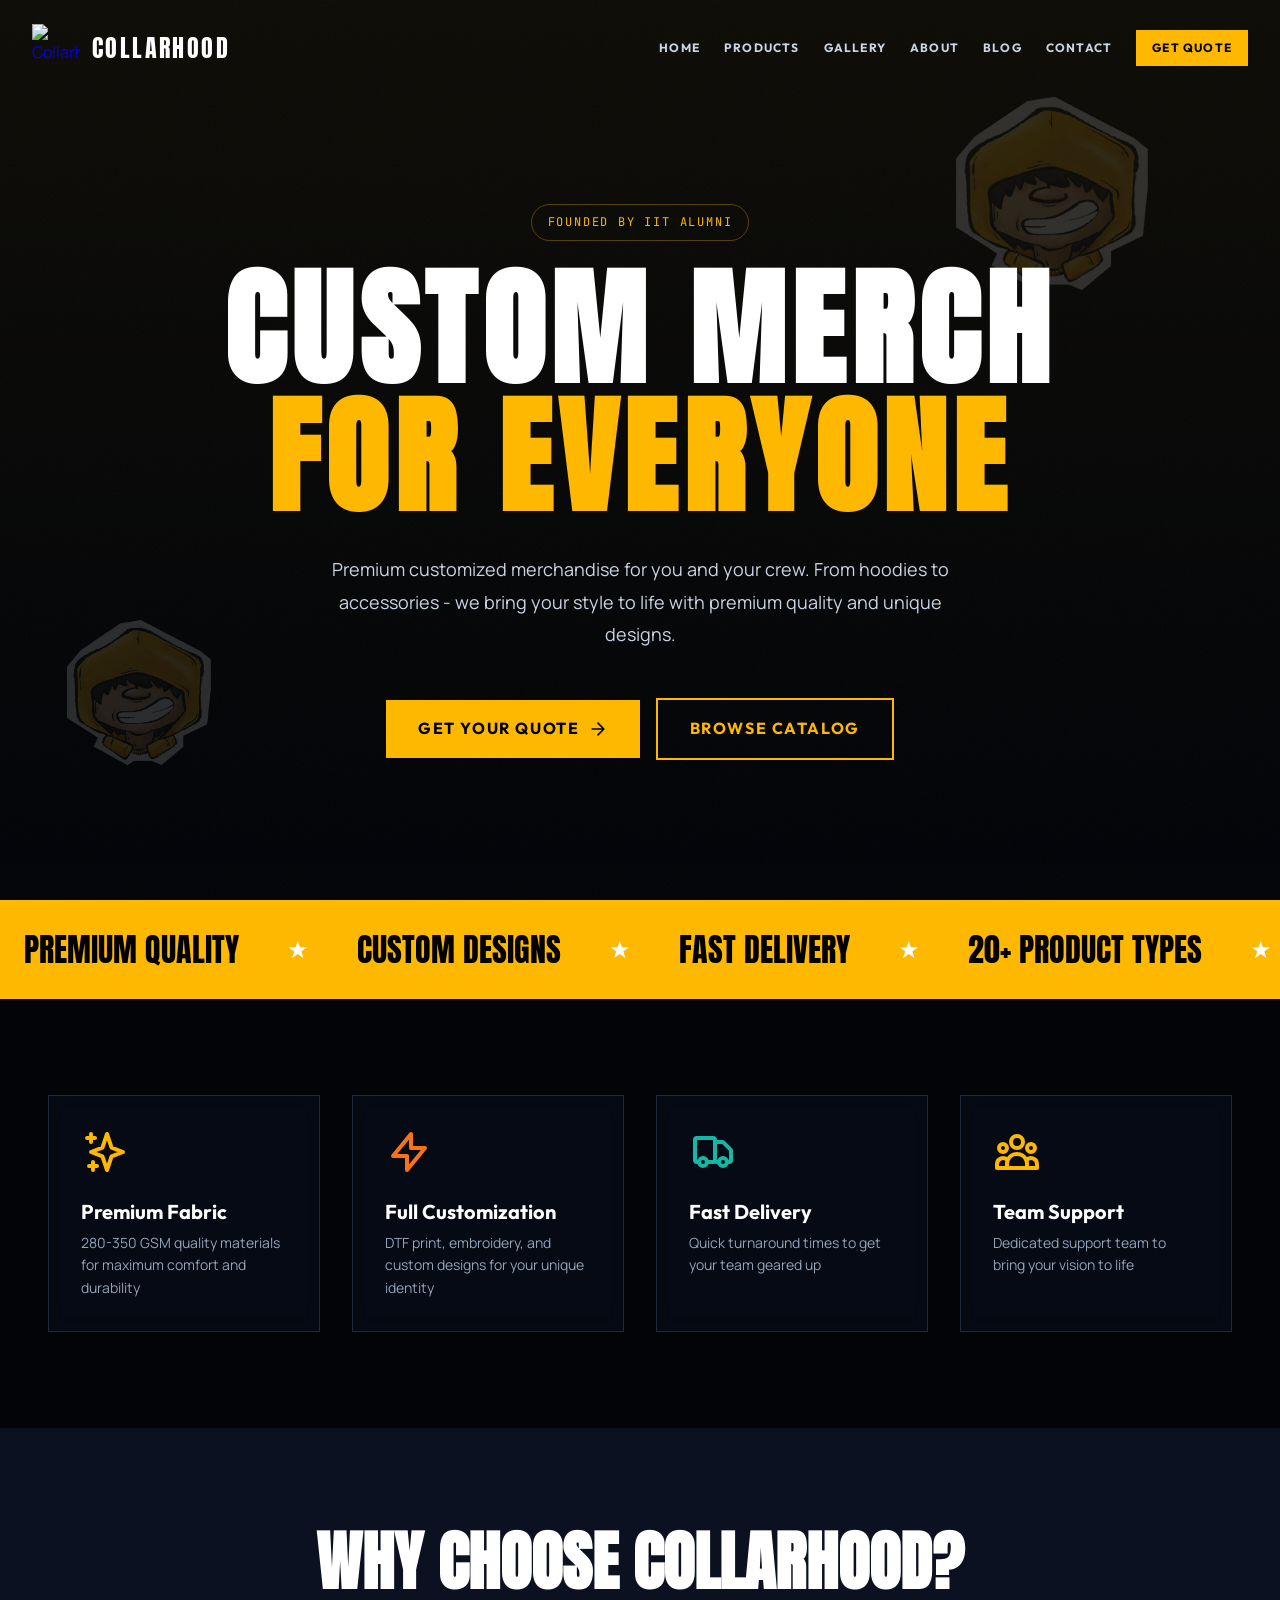
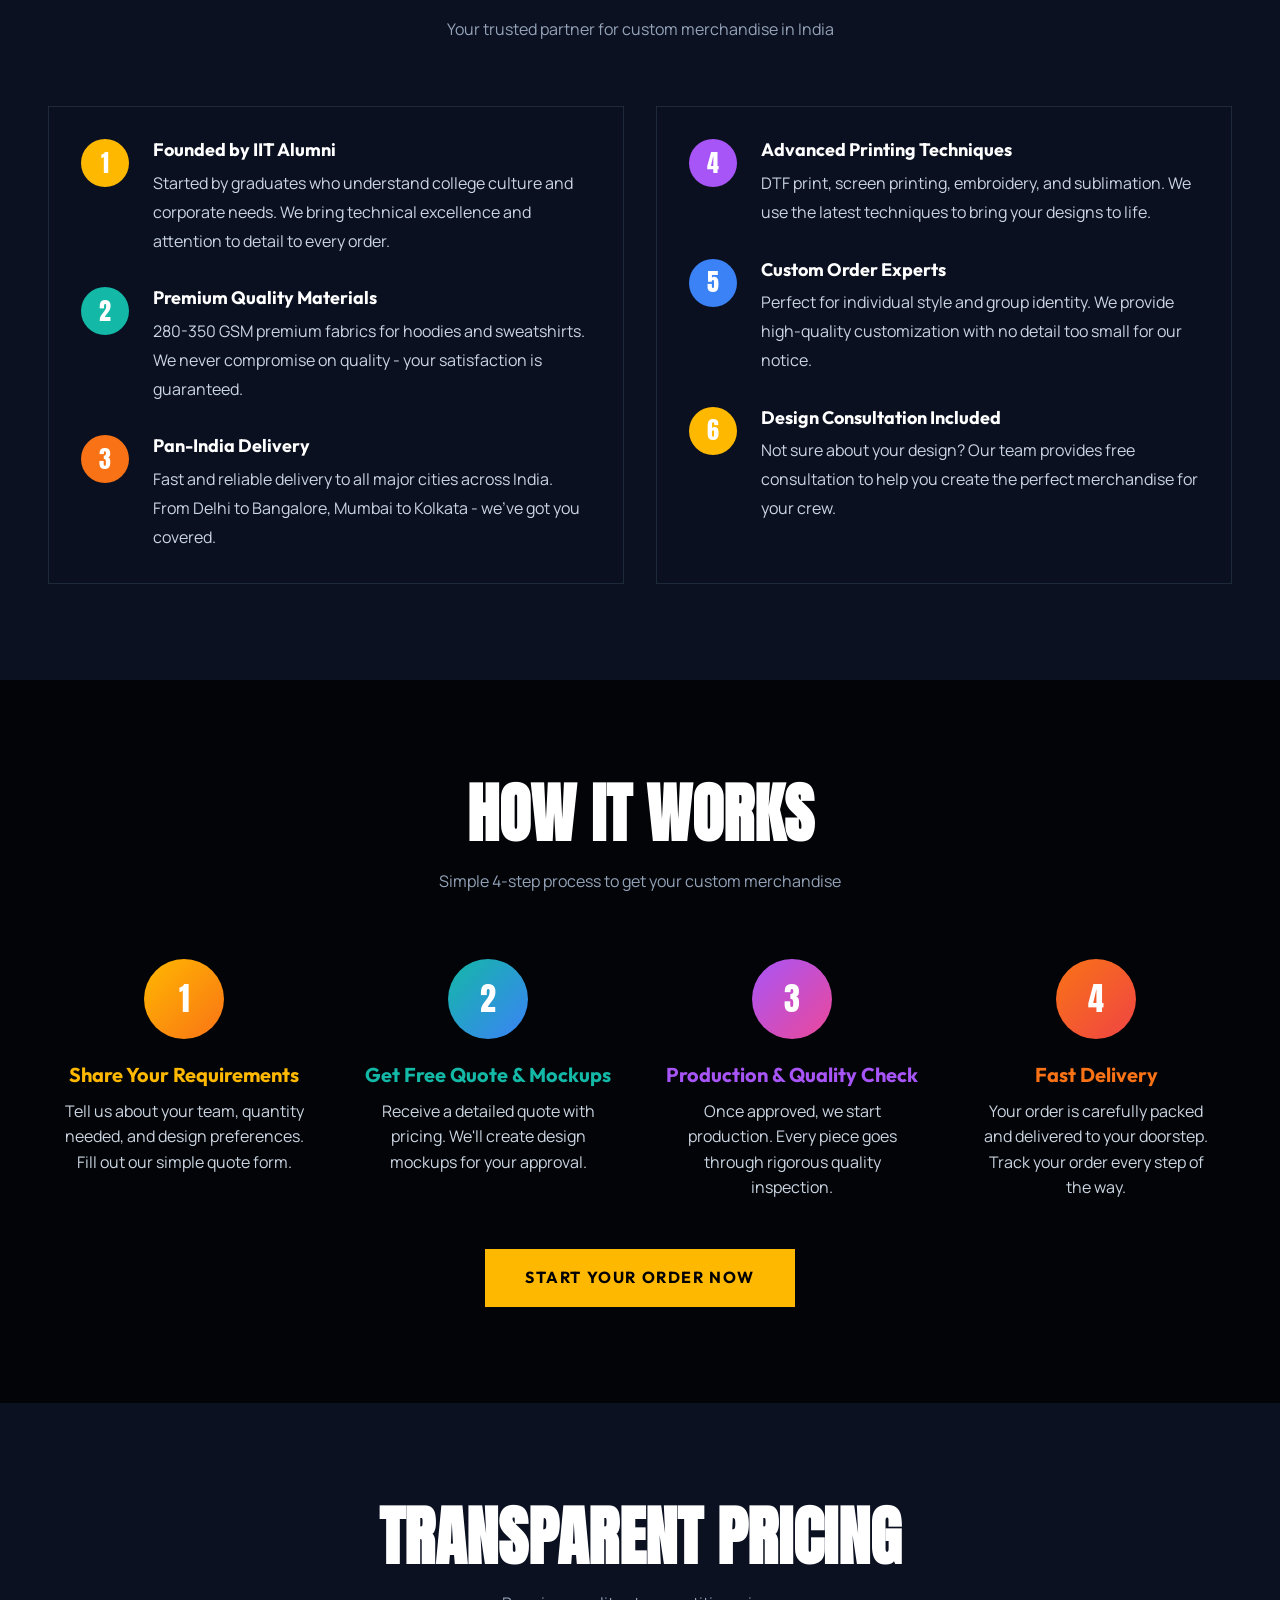
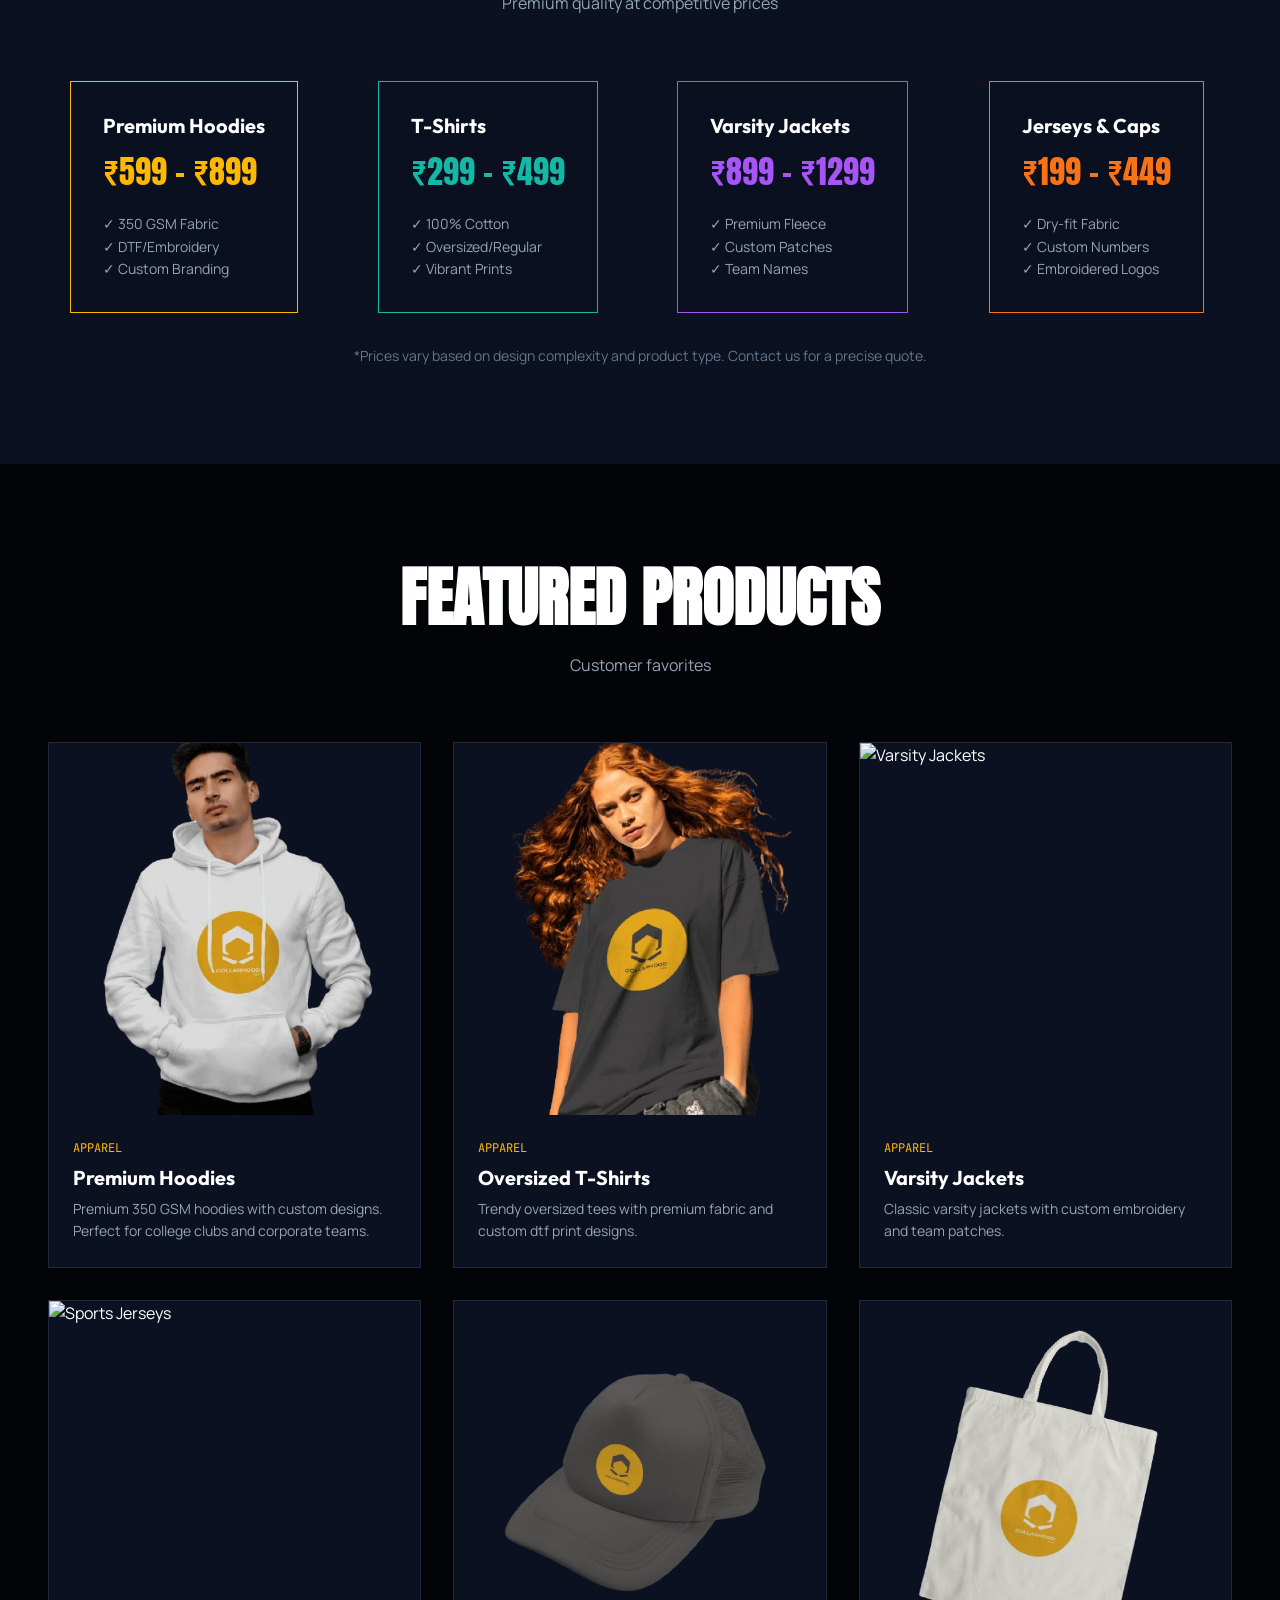
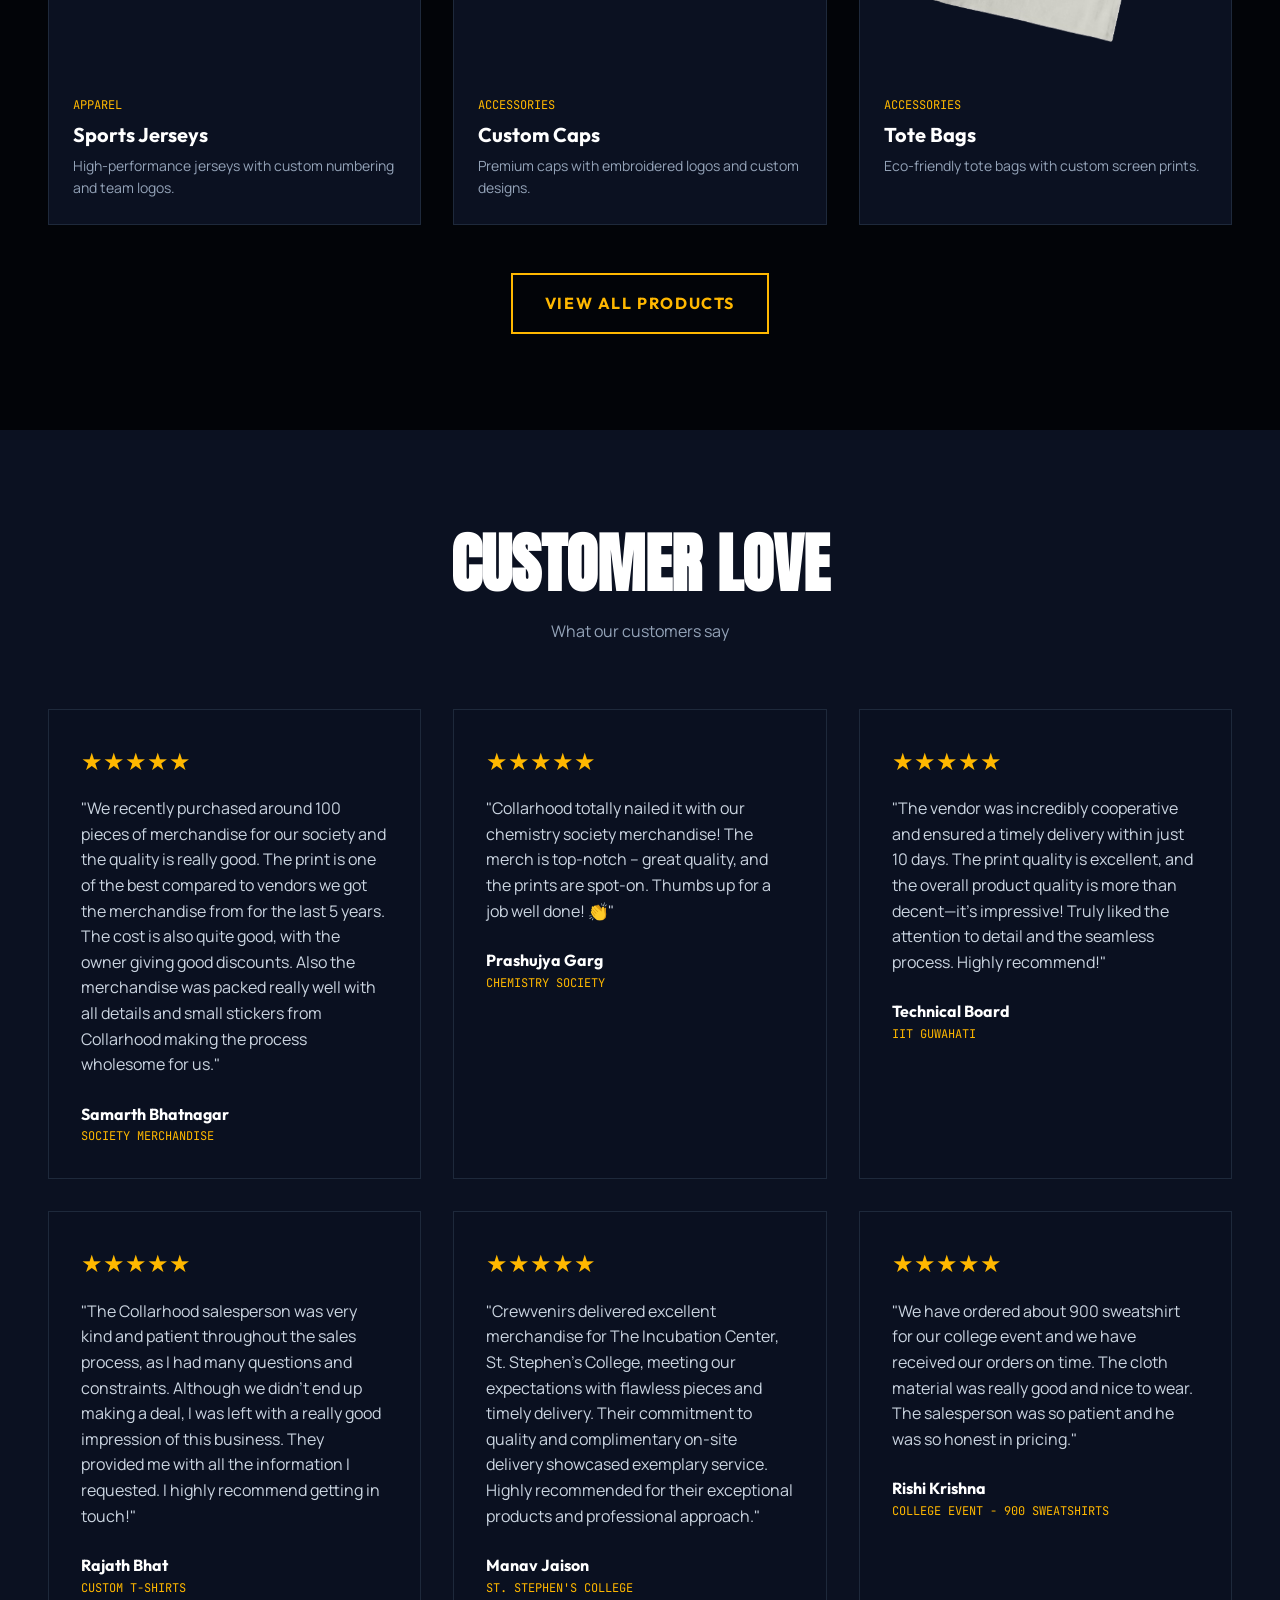
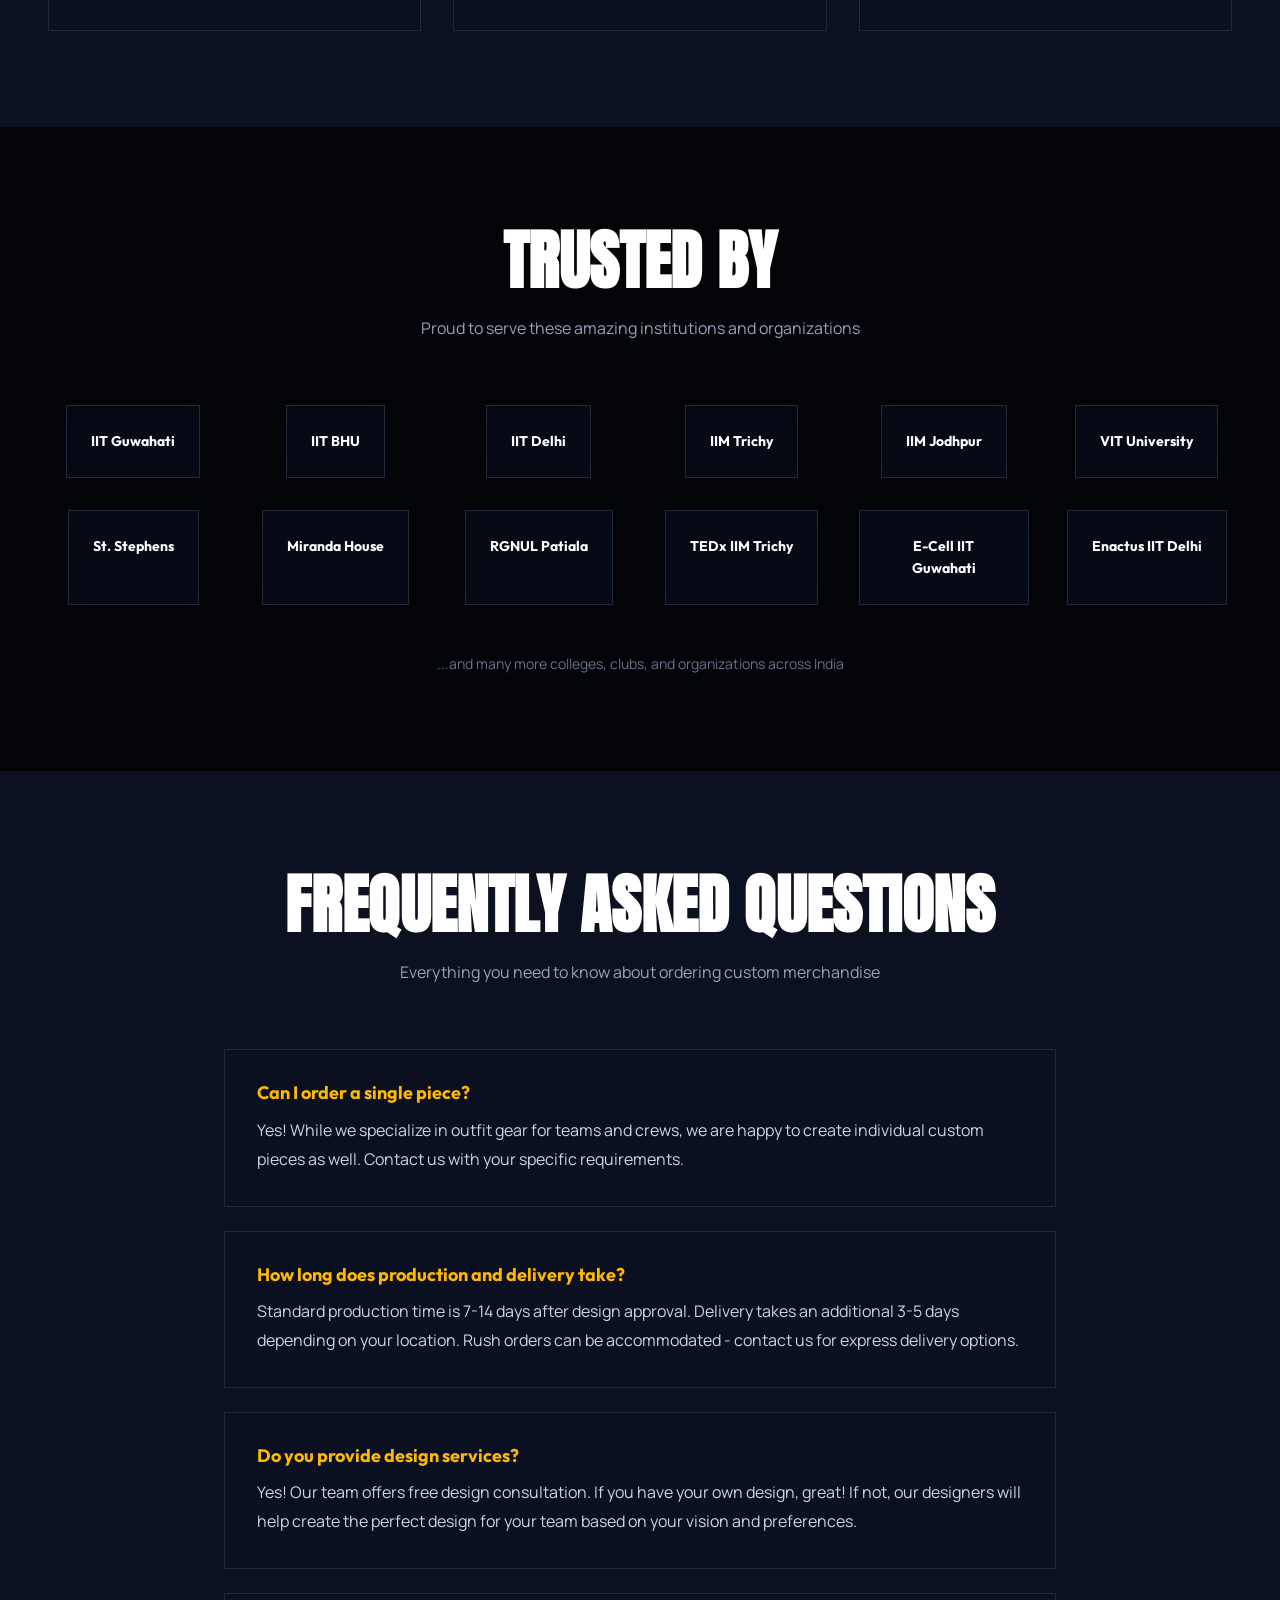
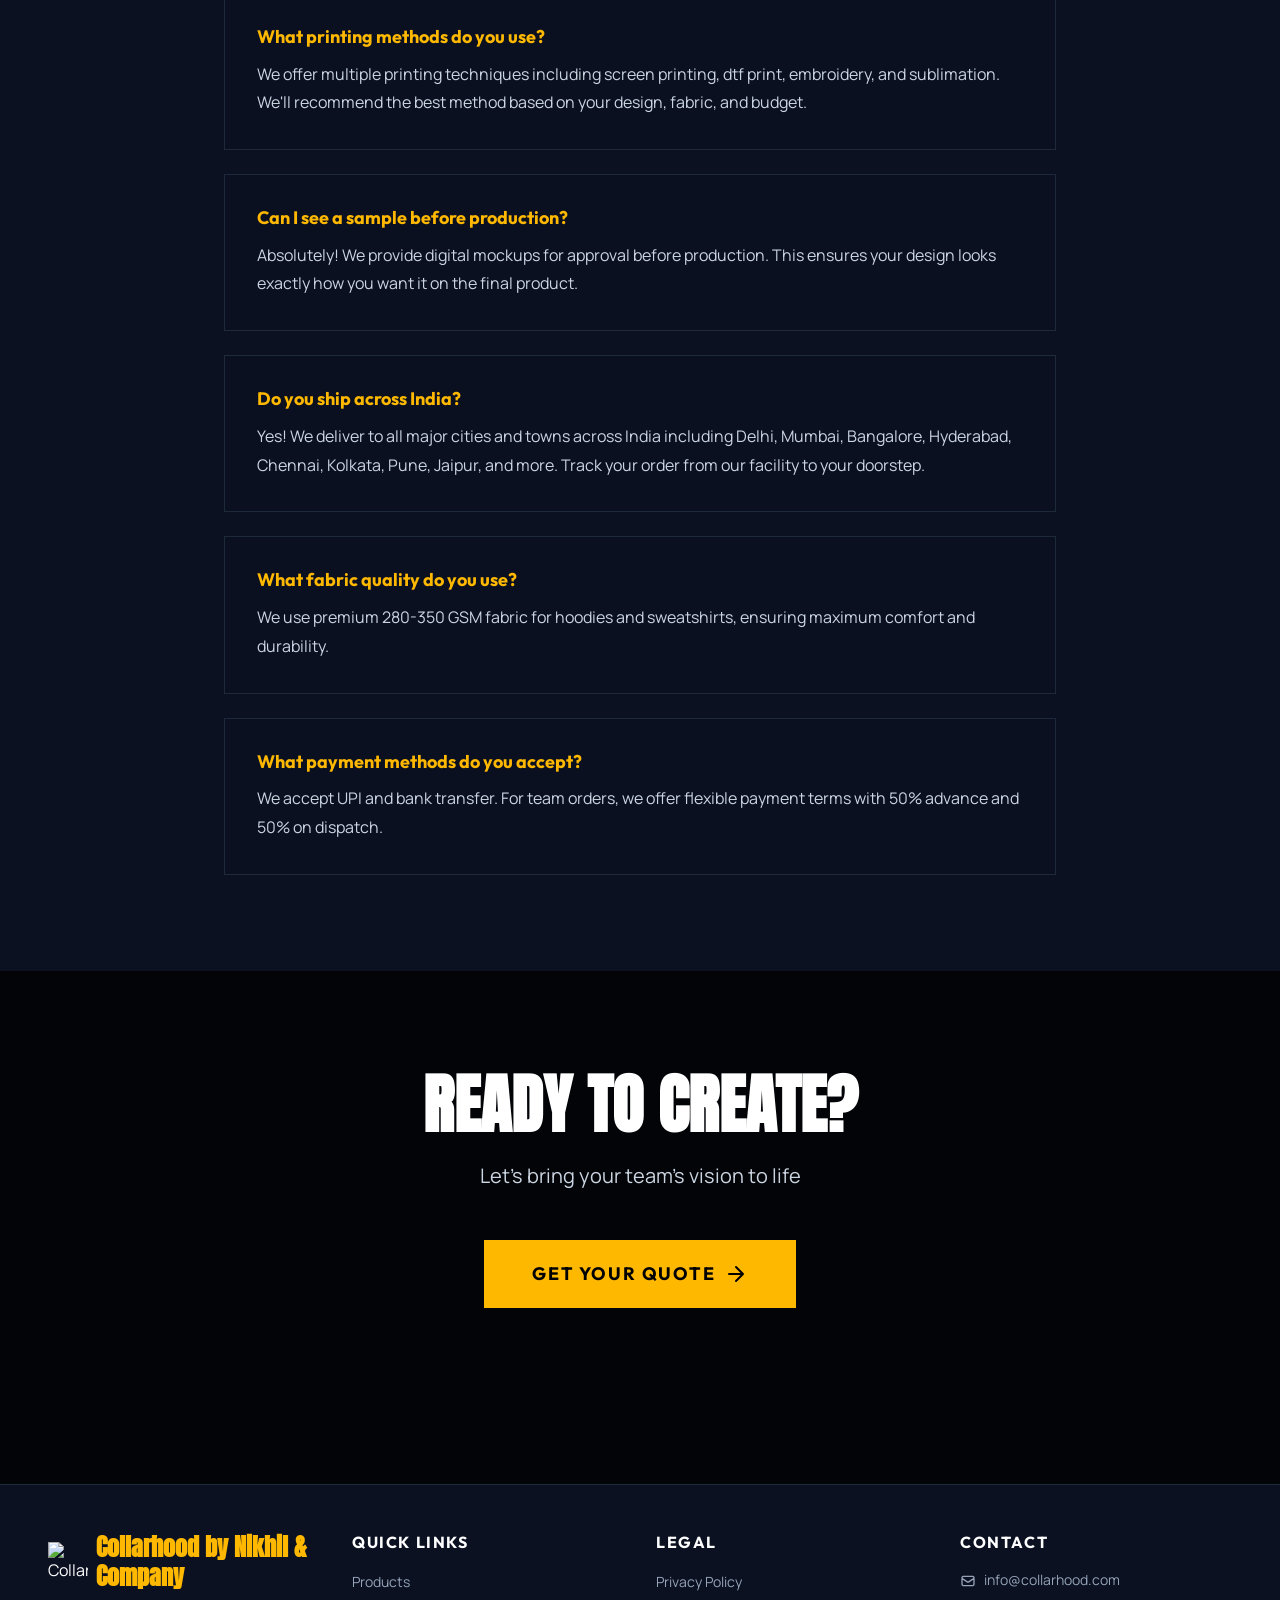
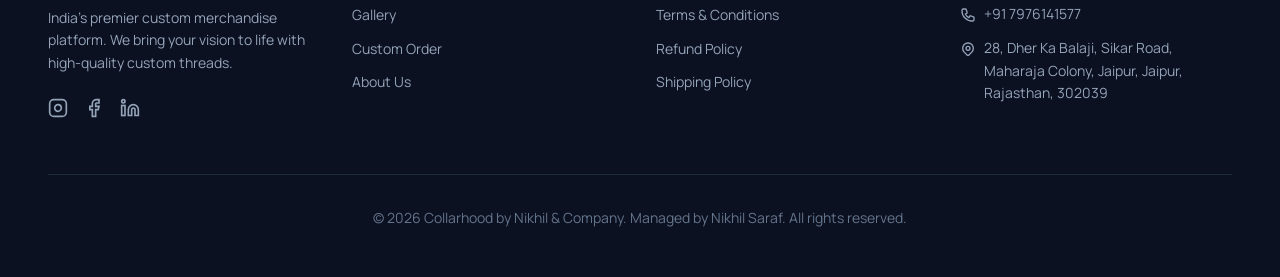
==== commit a17533f0: "pushing temp changes" ====
--- a/index.html
+++ b/index.html
@@ -1,27 +1,36 @@
 <!DOCTYPE html>
 <html lang="en">
+
 <head>
   <meta charset="UTF-8">
   <meta name="viewport" content="width=device-width, initial-scale=1.0">
-  <meta name="description" content="India's premier custom merchandise platform. Get high-quality custom hoodies, t-shirts, jerseys & accessories for college fests, corporate teams, societies & groups. Founded by IIT Alumni. Fast delivery across India.">
-  <meta name="keywords" content="custom merchandise India, college fest merchandise, custom hoodies, bulk t-shirts, corporate merchandise, custom jerseys, personalized apparel, college club merch, IIT merchandise, custom printing">
+  <meta name="description"
+    content="India's premier custom merchandise platform. Get high-quality custom hoodies, t-shirts, jerseys & accessories for college fests, corporate teams, societies & groups. Founded by IIT Alumni. Fast delivery across India.">
+  <meta name="keywords"
+    content="custom merchandise India, college fest merchandise, custom hoodies, custom t-shirts, corporate merchandise, custom jerseys, personalized apparel, college club merch, IIT merchandise, custom printing">
   <meta name="author" content="Collarhood">
   <meta property="og:title" content="Collarhood - Premium Custom Merchandise for Colleges, Corporates & Teams | India">
-  <meta property="og:description" content="India's premier custom merchandise platform. High-quality hoodies, t-shirts, jerseys & accessories. Founded by IIT Alumni. Fast delivery across India.">
+  <meta property="og:description"
+    content="India's premier custom merchandise platform. High-quality hoodies, t-shirts, jerseys & accessories. Founded by IIT Alumni. Fast delivery across India.">
   <meta property="og:type" content="website">
-  <meta property="og:image" content="https://customer-assets.emergentagent.com/job_collar-collection/artifacts/vb7w86ie_collarhood%20logo%20png%202.png">
+  <meta property="og:image"
+    content="https://customer-assets.emergentagent.com/job_collar-collection/artifacts/vb7w86ie_collarhood%20logo%20png%202.png">
   <title>Collarhood - Premium Custom Merchandise for Colleges, Corporates & Teams | India</title>
   <link rel="stylesheet" href="css/styles.css">
-  <link rel="icon" href="https://customer-assets.emergentagent.com/job_collar-collection/artifacts/vb7w86ie_collarhood%20logo%20png%202.png">
+  <link rel="icon"
+    href="https://customer-assets.emergentagent.com/job_collar-collection/artifacts/vb7w86ie_collarhood%20logo%20png%202.png">
   <link rel="canonical" href="https://collarhood.com">
 </head>
+
 <body>
   <!-- Navbar -->
   <nav class="navbar">
     <div class="container">
       <div class="navbar-content">
         <a href="index.html" class="navbar-logo">
-          <img src="https://customer-assets.emergentagent.com/job_collar-collection/artifacts/vb7w86ie_collarhood%20logo%20png%202.png" alt="Collarhood Logo">
+          <img
+            src="https://customer-assets.emergentagent.com/job_collar-collection/artifacts/vb7w86ie_collarhood%20logo%20png%202.png"
+            alt="Collarhood Logo">
           <span class="navbar-logo-text">COLLARHOOD</span>
         </a>
 
@@ -32,7 +41,8 @@
           <a href="pages/about-static.html" class="navbar-link">ABOUT</a>
           <a href="pages/blog-static.html" class="navbar-link">BLOG</a>
           <a href="pages/contact.html" class="navbar-link">CONTACT</a>
-          <a href="pages/custom-order.html" class="btn btn-primary" style="padding: 0.5rem 1rem; font-size: 0.75rem;">GET QUOTE</a>
+          <a href="pages/custom-order.html" class="btn btn-primary"
+            style="padding: 0.5rem 1rem; font-size: 0.75rem;">GET QUOTE</a>
         </div>
 
         <button class="mobile-menu-btn" aria-label="Toggle menu">
@@ -49,7 +59,8 @@
         <a href="pages/about-static.html">ABOUT</a>
         <a href="pages/blog-static.html">BLOG</a>
         <a href="pages/contact.html">CONTACT</a>
-        <a href="pages/custom-order.html" class="btn btn-primary" style="margin-top: 1rem; display: block; text-align: center;">GET QUOTE</a>
+        <a href="pages/custom-order.html" class="btn btn-primary"
+          style="margin-top: 1rem; display: block; text-align: center;">GET QUOTE</a>
       </div>
     </div>
   </nav>
@@ -62,19 +73,11 @@
   <!-- Hero Section -->
   <section class="hero">
     <div class="hero-bg"></div>
-    
+
     <!-- Animated Hero Mascots -->
     <div class="hero-mascots">
-      <img 
-        src="images/mascot-sticker.png"
-        alt=""
-        class="hero-mascot hero-mascot-1"
-      >
-      <img 
-        src="images/mascot-sticker.png"
-        alt=""
-        class="hero-mascot hero-mascot-2"
-      >
+      <img src="images/mascot-sticker.png" alt="" class="hero-mascot hero-mascot-1">
+      <img src="images/mascot-sticker.png" alt="" class="hero-mascot hero-mascot-2">
     </div>
 
     <!-- Mascot Animation Styles -->
@@ -147,10 +150,12 @@
         .hero-mascot {
           opacity: 0.08;
         }
+
         .hero-mascot-1 {
           width: 120px;
           height: 120px;
         }
+
         .hero-mascot-2 {
           width: 100px;
           height: 100px;
@@ -159,24 +164,32 @@
 
       /* Animations */
       @keyframes floatBounce {
-        0%, 100% {
+
+        0%,
+        100% {
           transform: translateY(0px);
         }
+
         50% {
           transform: translateY(-20px);
         }
       }
 
       @keyframes float {
-        0%, 100% {
+
+        0%,
+        100% {
           transform: translateY(0px) translateX(0px);
         }
+
         25% {
           transform: translateY(-30px) translateX(20px);
         }
+
         50% {
           transform: translateY(-15px) translateX(-10px);
         }
+
         75% {
           transform: translateY(-40px) translateX(15px);
         }
@@ -186,38 +199,47 @@
         0% {
           transform: rotate(0deg);
         }
+
         100% {
           transform: rotate(360deg);
         }
       }
 
       @keyframes wiggle {
-        0%, 100% {
+
+        0%,
+        100% {
           transform: rotate(0deg) scale(1);
         }
+
         25% {
           transform: rotate(-15deg) scale(1.1);
         }
+
         50% {
           transform: rotate(0deg) scale(1);
         }
+
         75% {
           transform: rotate(15deg) scale(1.1);
         }
       }
 
       @keyframes pulse {
-        0%, 100% {
+
+        0%,
+        100% {
           transform: scale(1);
           opacity: 0.15;
         }
+
         50% {
           transform: scale(1.2);
           opacity: 0.25;
         }
       }
     </style>
-    
+
     <div class="container hero-content">
       <div class="hero-badge">Founded by IIT Alumni</div>
       <h1 class="hero-title">
@@ -225,13 +247,14 @@
         <span class="highlight">FOR EVERYONE</span>
       </h1>
       <p class="hero-description">
-        Premium customized merchandise for college clubs, corporate teams, societies, and groups. From hoodies to accessories - we bring your identity to life.
+        Premium customized merchandise for you and your crew. From hoodies to
+        accessories - we bring your style to life with premium quality and unique designs.
       </p>
       <div class="hero-cta">
         <a href="pages/custom-order.html" class="btn btn-primary" style="padding: 1rem 2rem;">
           GET YOUR QUOTE
           <svg width="20" height="20" viewBox="0 0 24 24" fill="none" stroke="currentColor">
-            <path stroke-linecap="round" stroke-linejoin="round" stroke-width="2" d="M5 12h14M12 5l7 7-7 7"/>
+            <path stroke-linecap="round" stroke-linejoin="round" stroke-width="2" d="M5 12h14M12 5l7 7-7 7" />
           </svg>
         </a>
         <a href="pages/products-static.html" class="btn btn-outline" style="padding: 1rem 2rem;">BROWSE CATALOG</a>
@@ -271,28 +294,31 @@
       <div class="grid grid-cols-1 grid-cols-2 grid-cols-4">
         <div class="glass feature-card">
           <svg class="feature-icon" viewBox="0 0 24 24" fill="none" stroke="var(--yellow)">
-            <path stroke-linecap="round" stroke-linejoin="round" stroke-width="2" d="M5 3v4M3 5h4M6 17v4m-2-2h4m5-16l2.286 6.857L21 12l-5.714 2.143L13 21l-2.286-6.857L5 12l5.714-2.143L13 3z"/>
+            <path stroke-linecap="round" stroke-linejoin="round" stroke-width="2"
+              d="M5 3v4M3 5h4M6 17v4m-2-2h4m5-16l2.286 6.857L21 12l-5.714 2.143L13 21l-2.286-6.857L5 12l5.714-2.143L13 3z" />
           </svg>
           <h3 class="feature-title">Premium Fabric</h3>
           <p class="feature-description">280-350 GSM quality materials for maximum comfort and durability</p>
         </div>
         <div class="glass feature-card">
           <svg class="feature-icon" viewBox="0 0 24 24" fill="none" stroke="var(--orange)">
-            <path stroke-linecap="round" stroke-linejoin="round" stroke-width="2" d="M13 10V3L4 14h7v7l9-11h-7z"/>
+            <path stroke-linecap="round" stroke-linejoin="round" stroke-width="2" d="M13 10V3L4 14h7v7l9-11h-7z" />
           </svg>
           <h3 class="feature-title">Full Customization</h3>
           <p class="feature-description">DTF print, embroidery, and custom designs for your unique identity</p>
         </div>
         <div class="glass feature-card">
           <svg class="feature-icon" viewBox="0 0 24 24" fill="none" stroke="var(--teal)">
-            <path stroke-linecap="round" stroke-linejoin="round" stroke-width="2" d="M13 16V6a1 1 0 00-1-1H4a1 1 0 00-1 1v10a1 1 0 001 1h1m8-1a1 1 0 01-1 1H9m4-1V8a1 1 0 011-1h2.586a1 1 0 01.707.293l3.414 3.414a1 1 0 01.293.707V16a1 1 0 01-1 1h-1m-6-1a1 1 0 001 1h1M5 17a2 2 0 104 0m-4 0a2 2 0 114 0m6 0a2 2 0 104 0m-4 0a2 2 0 114 0"/>
+            <path stroke-linecap="round" stroke-linejoin="round" stroke-width="2"
+              d="M13 16V6a1 1 0 00-1-1H4a1 1 0 00-1 1v10a1 1 0 001 1h1m8-1a1 1 0 01-1 1H9m4-1V8a1 1 0 011-1h2.586a1 1 0 01.707.293l3.414 3.414a1 1 0 01.293.707V16a1 1 0 01-1 1h-1m-6-1a1 1 0 001 1h1M5 17a2 2 0 104 0m-4 0a2 2 0 114 0m6 0a2 2 0 104 0m-4 0a2 2 0 114 0" />
           </svg>
           <h3 class="feature-title">Fast Delivery</h3>
           <p class="feature-description">Quick turnaround times to get your team geared up</p>
         </div>
         <div class="glass feature-card">
           <svg class="feature-icon" viewBox="0 0 24 24" fill="none" stroke="var(--yellow)">
-            <path stroke-linecap="round" stroke-linejoin="round" stroke-width="2" d="M17 20h5v-2a3 3 0 00-5.356-1.857M17 20H7m10 0v-2c0-.656-.126-1.283-.356-1.857M7 20H2v-2a3 3 0 015.356-1.857M7 20v-2c0-.656.126-1.283.356-1.857m0 0a5.002 5.002 0 019.288 0M15 7a3 3 0 11-6 0 3 3 0 016 0zm6 3a2 2 0 11-4 0 2 2 0 014 0zM7 10a2 2 0 11-4 0 2 2 0 014 0z"/>
+            <path stroke-linecap="round" stroke-linejoin="round" stroke-width="2"
+              d="M17 20h5v-2a3 3 0 00-5.356-1.857M17 20H7m10 0v-2c0-.656-.126-1.283-.356-1.857M7 20H2v-2a3 3 0 015.356-1.857M7 20v-2c0-.656.126-1.283.356-1.857m0 0a5.002 5.002 0 019.288 0M15 7a3 3 0 11-6 0 3 3 0 016 0zm6 3a2 2 0 11-4 0 2 2 0 014 0zM7 10a2 2 0 11-4 0 2 2 0 014 0z" />
           </svg>
           <h3 class="feature-title">Team Support</h3>
           <p class="feature-description">Dedicated support team to bring your vision to life</p>
@@ -312,70 +338,94 @@
         <div class="glass" style="padding: 2rem;">
           <div style="display: flex; gap: 1.5rem; margin-bottom: 2rem;">
             <div style="flex-shrink: 0;">
-              <div style="background: var(--yellow); width: 48px; height: 48px; border-radius: 50%; display: flex; align-items: center; justify-content: center;">
+              <div
+                style="background: var(--yellow); width: 48px; height: 48px; border-radius: 50%; display: flex; align-items: center; justify-content: center;">
                 <span class="font-anton" style="color: var(--bg); font-size: 1.5rem;">1</span>
               </div>
             </div>
             <div>
-              <h3 class="font-outfit" style="font-size: 1.125rem; font-weight: 700; color: var(--white); margin-bottom: 0.5rem;">Founded by IIT Alumni</h3>
-              <p style="color: var(--gray-300); line-height: 1.8;">Started by graduates who understand college culture and corporate needs. We bring technical excellence and attention to detail to every order.</p>
+              <h3 class="font-outfit"
+                style="font-size: 1.125rem; font-weight: 700; color: var(--white); margin-bottom: 0.5rem;">Founded by
+                IIT Alumni</h3>
+              <p style="color: var(--gray-300); line-height: 1.8;">Started by graduates who understand college culture
+                and corporate needs. We bring technical excellence and attention to detail to every order.</p>
             </div>
           </div>
           <div style="display: flex; gap: 1.5rem; margin-bottom: 2rem;">
             <div style="flex-shrink: 0;">
-              <div style="background: var(--teal); width: 48px; height: 48px; border-radius: 50%; display: flex; align-items: center; justify-content: center;">
+              <div
+                style="background: var(--teal); width: 48px; height: 48px; border-radius: 50%; display: flex; align-items: center; justify-content: center;">
                 <span class="font-anton" style="color: var(--bg); font-size: 1.5rem;">2</span>
               </div>
             </div>
             <div>
-              <h3 class="font-outfit" style="font-size: 1.125rem; font-weight: 700; color: var(--white); margin-bottom: 0.5rem;">Premium Quality Materials</h3>
-              <p style="color: var(--gray-300); line-height: 1.8;">280-350 GSM premium fabrics for hoodies and sweatshirts. We never compromise on quality - your satisfaction is guaranteed.</p>
+              <h3 class="font-outfit"
+                style="font-size: 1.125rem; font-weight: 700; color: var(--white); margin-bottom: 0.5rem;">Premium
+                Quality Materials</h3>
+              <p style="color: var(--gray-300); line-height: 1.8;">280-350 GSM premium fabrics for hoodies and
+                sweatshirts. We never compromise on quality - your satisfaction is guaranteed.</p>
             </div>
           </div>
           <div style="display: flex; gap: 1.5rem;">
             <div style="flex-shrink: 0;">
-              <div style="background: var(--orange); width: 48px; height: 48px; border-radius: 50%; display: flex; align-items: center; justify-content: center;">
+              <div
+                style="background: var(--orange); width: 48px; height: 48px; border-radius: 50%; display: flex; align-items: center; justify-content: center;">
                 <span class="font-anton" style="color: var(--bg); font-size: 1.5rem;">3</span>
               </div>
             </div>
             <div>
-              <h3 class="font-outfit" style="font-size: 1.125rem; font-weight: 700; color: var(--white); margin-bottom: 0.5rem;">Pan-India Delivery</h3>
-              <p style="color: var(--gray-300); line-height: 1.8;">Fast and reliable delivery to all major cities across India. From Delhi to Bangalore, Mumbai to Kolkata - we've got you covered.</p>
+              <h3 class="font-outfit"
+                style="font-size: 1.125rem; font-weight: 700; color: var(--white); margin-bottom: 0.5rem;">Pan-India
+                Delivery</h3>
+              <p style="color: var(--gray-300); line-height: 1.8;">Fast and reliable delivery to all major cities across
+                India. From Delhi to Bangalore, Mumbai to Kolkata - we've got you covered.</p>
             </div>
           </div>
         </div>
         <div class="glass" style="padding: 2rem;">
           <div style="display: flex; gap: 1.5rem; margin-bottom: 2rem;">
             <div style="flex-shrink: 0;">
-              <div style="background: var(--purple); width: 48px; height: 48px; border-radius: 50%; display: flex; align-items: center; justify-content: center;">
+              <div
+                style="background: var(--purple); width: 48px; height: 48px; border-radius: 50%; display: flex; align-items: center; justify-content: center;">
                 <span class="font-anton" style="color: var(--bg); font-size: 1.5rem;">4</span>
               </div>
             </div>
             <div>
-              <h3 class="font-outfit" style="font-size: 1.125rem; font-weight: 700; color: var(--white); margin-bottom: 0.5rem;">Advanced Printing Techniques</h3>
-              <p style="color: var(--gray-300); line-height: 1.8;">DTF print, screen printing, embroidery, and sublimation. We use the latest techniques to bring your designs to life.</p>
+              <h3 class="font-outfit"
+                style="font-size: 1.125rem; font-weight: 700; color: var(--white); margin-bottom: 0.5rem;">Advanced
+                Printing Techniques</h3>
+              <p style="color: var(--gray-300); line-height: 1.8;">DTF print, screen printing, embroidery, and
+                sublimation. We use the latest techniques to bring your designs to life.</p>
             </div>
           </div>
           <div style="display: flex; gap: 1.5rem; margin-bottom: 2rem;">
             <div style="flex-shrink: 0;">
-              <div style="background: var(--blue); width: 48px; height: 48px; border-radius: 50%; display: flex; align-items: center; justify-content: center;">
+              <div
+                style="background: var(--blue); width: 48px; height: 48px; border-radius: 50%; display: flex; align-items: center; justify-content: center;">
                 <span class="font-anton" style="color: var(--bg); font-size: 1.5rem;">5</span>
               </div>
             </div>
             <div>
-              <h3 class="font-outfit" style="font-size: 1.125rem; font-weight: 700; color: var(--white); margin-bottom: 0.5rem;">Bulk Order Specialists</h3>
-              <p style="color: var(--gray-300); line-height: 1.8;">Perfect for college fests, corporate events, and team orders. Competitive pricing for bulk quantities with no quality compromise.</p>
+              <h3 class="font-outfit"
+                style="font-size: 1.125rem; font-weight: 700; color: var(--white); margin-bottom: 0.5rem;">Custom Order
+                Experts</h3>
+              <p style="color: var(--gray-300); line-height: 1.8;">Perfect for individual style and group
+                identity. We provide high-quality customization with no detail too small for our notice.</p>
             </div>
           </div>
           <div style="display: flex; gap: 1.5rem;">
             <div style="flex-shrink: 0;">
-              <div style="background: var(--yellow); width: 48px; height: 48px; border-radius: 50%; display: flex; align-items: center; justify-content: center;">
+              <div
+                style="background: var(--yellow); width: 48px; height: 48px; border-radius: 50%; display: flex; align-items: center; justify-content: center;">
                 <span class="font-anton" style="color: var(--bg); font-size: 1.5rem;">6</span>
               </div>
             </div>
             <div>
-              <h3 class="font-outfit" style="font-size: 1.125rem; font-weight: 700; color: var(--white); margin-bottom: 0.5rem;">Design Consultation Included</h3>
-              <p style="color: var(--gray-300); line-height: 1.8;">Not sure about your design? Our team provides free consultation to help you create the perfect merchandise for your crew.</p>
+              <h3 class="font-outfit"
+                style="font-size: 1.125rem; font-weight: 700; color: var(--white); margin-bottom: 0.5rem;">Design
+                Consultation Included</h3>
+              <p style="color: var(--gray-300); line-height: 1.8;">Not sure about your design? Our team provides free
+                consultation to help you create the perfect merchandise for your crew.</p>
             </div>
           </div>
         </div>
@@ -392,37 +442,104 @@
       </div>
       <div class="grid grid-cols-1 grid-cols-2 grid-cols-4">
         <div class="text-center">
-          <div style="background: linear-gradient(135deg, var(--yellow), var(--orange)); width: 80px; height: 80px; border-radius: 50%; display: flex; align-items: center; justify-content: center; margin: 0 auto 1.5rem;">
+          <div
+            style="background: linear-gradient(135deg, var(--yellow), var(--orange)); width: 80px; height: 80px; border-radius: 50%; display: flex; align-items: center; justify-content: center; margin: 0 auto 1.5rem;">
             <span class="font-anton" style="color: var(--bg); font-size: 2rem;">1</span>
           </div>
-          <h3 class="font-outfit" style="font-size: 1.25rem; font-weight: 700; color: var(--yellow); margin-bottom: 0.75rem;">Share Your Requirements</h3>
-          <p style="color: var(--gray-300); line-height: 1.6; padding: 0 1rem;">Tell us about your team, quantity needed, and design preferences. Fill out our simple quote form.</p>
+          <h3 class="font-outfit"
+            style="font-size: 1.25rem; font-weight: 700; color: var(--yellow); margin-bottom: 0.75rem;">Share Your
+            Requirements</h3>
+          <p style="color: var(--gray-300); line-height: 1.6; padding: 0 1rem;">Tell us about your team, quantity
+            needed, and design preferences. Fill out our simple quote form.</p>
         </div>
         <div class="text-center">
-          <div style="background: linear-gradient(135deg, var(--teal), var(--blue)); width: 80px; height: 80px; border-radius: 50%; display: flex; align-items: center; justify-content: center; margin: 0 auto 1.5rem;">
+          <div
+            style="background: linear-gradient(135deg, var(--teal), var(--blue)); width: 80px; height: 80px; border-radius: 50%; display: flex; align-items: center; justify-content: center; margin: 0 auto 1.5rem;">
             <span class="font-anton" style="color: var(--bg); font-size: 2rem;">2</span>
           </div>
-          <h3 class="font-outfit" style="font-size: 1.25rem; font-weight: 700; color: var(--teal); margin-bottom: 0.75rem;">Get Free Quote & Mockups</h3>
-          <p style="color: var(--gray-300); line-height: 1.6; padding: 0 1rem;">Receive a detailed quote with pricing. We'll create design mockups for your approval.</p>
+          <h3 class="font-outfit"
+            style="font-size: 1.25rem; font-weight: 700; color: var(--teal); margin-bottom: 0.75rem;">Get Free Quote &
+            Mockups</h3>
+          <p style="color: var(--gray-300); line-height: 1.6; padding: 0 1rem;">Receive a detailed quote with pricing.
+            We'll create design mockups for your approval.</p>
         </div>
         <div class="text-center">
-          <div style="background: linear-gradient(135deg, var(--purple), var(--pink)); width: 80px; height: 80px; border-radius: 50%; display: flex; align-items: center; justify-content: center; margin: 0 auto 1.5rem;">
+          <div
+            style="background: linear-gradient(135deg, var(--purple), var(--pink)); width: 80px; height: 80px; border-radius: 50%; display: flex; align-items: center; justify-content: center; margin: 0 auto 1.5rem;">
             <span class="font-anton" style="color: var(--bg); font-size: 2rem;">3</span>
           </div>
-          <h3 class="font-outfit" style="font-size: 1.25rem; font-weight: 700; color: var(--purple); margin-bottom: 0.75rem;">Production & Quality Check</h3>
-          <p style="color: var(--gray-300); line-height: 1.6; padding: 0 1rem;">Once approved, we start production. Every piece goes through rigorous quality inspection.</p>
+          <h3 class="font-outfit"
+            style="font-size: 1.25rem; font-weight: 700; color: var(--purple); margin-bottom: 0.75rem;">Production &
+            Quality Check</h3>
+          <p style="color: var(--gray-300); line-height: 1.6; padding: 0 1rem;">Once approved, we start production.
+            Every piece goes through rigorous quality inspection.</p>
         </div>
         <div class="text-center">
-          <div style="background: linear-gradient(135deg, var(--orange), var(--red)); width: 80px; height: 80px; border-radius: 50%; display: flex; align-items: center; justify-content: center; margin: 0 auto 1.5rem;">
+          <div
+            style="background: linear-gradient(135deg, var(--orange), var(--red)); width: 80px; height: 80px; border-radius: 50%; display: flex; align-items: center; justify-content: center; margin: 0 auto 1.5rem;">
             <span class="font-anton" style="color: var(--bg); font-size: 2rem;">4</span>
           </div>
-          <h3 class="font-outfit" style="font-size: 1.25rem; font-weight: 700; color: var(--orange); margin-bottom: 0.75rem;">Fast Delivery</h3>
-          <p style="color: var(--gray-300); line-height: 1.6; padding: 0 1rem;">Your order is carefully packed and delivered to your doorstep. Track your order every step of the way.</p>
+          <h3 class="font-outfit"
+            style="font-size: 1.25rem; font-weight: 700; color: var(--orange); margin-bottom: 0.75rem;">Fast Delivery
+          </h3>
+          <p style="color: var(--gray-300); line-height: 1.6; padding: 0 1rem;">Your order is carefully packed and
+            delivered to your doorstep. Track your order every step of the way.</p>
         </div>
       </div>
       <div class="text-center" style="margin-top: 3rem;">
         <a href="pages/custom-order.html" class="btn btn-primary" style="padding: 1rem 2.5rem;">START YOUR ORDER NOW</a>
       </div>
+    </div>
+  </section>
+
+  <!-- Pricing Section -->
+  <section class="section" style="background: var(--bg-card);">
+    <div class="container">
+      <div class="text-center mb-12">
+        <h2 class="section-title">Transparent Pricing</h2>
+        <p class="section-subtitle">Premium quality at competitive prices</p>
+      </div>
+      <div class="grid grid-cols-1 grid-cols-2 grid-cols-4">
+        <div class="glass" style="padding: 2rem; border-color: var(--yellow);">
+          <h3 class="font-outfit" style="font-size: 1.25rem; font-weight: 700; color: var(--white); margin-bottom: 0.5rem;">Premium Hoodies</h3>
+          <p class="font-anton" style="font-size: 2rem; color: var(--yellow); margin-bottom: 1rem;">₹599 - ₹899</p>
+          <ul style="color: var(--gray-400); font-size: 0.875rem; line-height: 1.6; list-style: none; padding: 0;">
+            <li>✓ 350 GSM Fabric</li>
+            <li>✓ DTF/Embroidery</li>
+            <li>✓ Custom Branding</li>
+          </ul>
+        </div>
+        <div class="glass" style="padding: 2rem; border-color: var(--teal);">
+          <h3 class="font-outfit" style="font-size: 1.25rem; font-weight: 700; color: var(--white); margin-bottom: 0.5rem;">T-Shirts</h3>
+          <p class="font-anton" style="font-size: 2rem; color: var(--teal); margin-bottom: 1rem;">₹299 - ₹499</p>
+          <ul style="color: var(--gray-400); font-size: 0.875rem; line-height: 1.6; list-style: none; padding: 0;">
+            <li>✓ 100% Cotton</li>
+            <li>✓ Oversized/Regular</li>
+            <li>✓ Vibrant Prints</li>
+          </ul>
+        </div>
+        <div class="glass" style="padding: 2rem; border-color: var(--purple);">
+          <h3 class="font-outfit" style="font-size: 1.25rem; font-weight: 700; color: var(--white); margin-bottom: 0.5rem;">Varsity Jackets</h3>
+          <p class="font-anton" style="font-size: 2rem; color: var(--purple); margin-bottom: 1rem;">₹899 - ₹1299</p>
+          <ul style="color: var(--gray-400); font-size: 0.875rem; line-height: 1.6; list-style: none; padding: 0;">
+            <li>✓ Premium Fleece</li>
+            <li>✓ Custom Patches</li>
+            <li>✓ Team Names</li>
+          </ul>
+        </div>
+        <div class="glass" style="padding: 2rem; border-color: var(--orange);">
+          <h3 class="font-outfit" style="font-size: 1.25rem; font-weight: 700; color: var(--white); margin-bottom: 0.5rem;">Jerseys & Caps</h3>
+          <p class="font-anton" style="font-size: 2rem; color: var(--orange); margin-bottom: 1rem;">₹199 - ₹449</p>
+          <ul style="color: var(--gray-400); font-size: 0.875rem; line-height: 1.6; list-style: none; padding: 0;">
+            <li>✓ Dry-fit Fabric</li>
+            <li>✓ Custom Numbers</li>
+            <li>✓ Embroidered Logos</li>
+          </ul>
+        </div>
+      </div>
+  <p class="text-center" style="color: var(--gray-500); margin-top: 2rem; font-size: 0.875rem;">
+    *Prices vary based on design complexity and product type. Contact us for a precise quote.
+  </p>
     </div>
   </section>
 
@@ -434,52 +551,76 @@
         <p class="section-subtitle">Customer favorites</p>
       </div>
       <div class="grid grid-cols-1 grid-cols-2 grid-cols-3">
-        
+
         <!-- Product 1: Hoodie -->
         <div class="glass product-card" style="overflow: hidden;">
           <div style="aspect-ratio: 1; overflow: hidden; background: var(--bg-card);">
-            <img src="images/products/hoodie.png" alt="Premium Hoodies" style="width: 100%; height: 100%; object-fit: cover;">
+            <img src="images/products/hoodie.png" alt="Premium Hoodies"
+              style="width: 100%; height: 100%; object-fit: cover;">
           </div>
           <div style="padding: 1.5rem;">
-            <p class="font-mono" style="font-size: 0.75rem; color: var(--yellow); text-transform: uppercase; margin-bottom: 0.5rem;">APPAREL</p>
-            <h3 class="font-outfit" style="font-weight: 700; font-size: 1.25rem; color: var(--white); margin-bottom: 0.5rem;">Premium Hoodies</h3>
-            <p style="color: var(--gray-400); font-size: 0.875rem; line-height: 1.6;">Premium 350 GSM hoodies with custom designs. Perfect for college clubs and corporate teams.</p>
+            <p class="font-mono"
+              style="font-size: 0.75rem; color: var(--yellow); text-transform: uppercase; margin-bottom: 0.5rem;">
+              APPAREL</p>
+            <h3 class="font-outfit"
+              style="font-weight: 700; font-size: 1.25rem; color: var(--white); margin-bottom: 0.5rem;">Premium Hoodies
+            </h3>
+            <p style="color: var(--gray-400); font-size: 0.875rem; line-height: 1.6;">Premium 350 GSM hoodies with
+              custom designs. Perfect for college clubs and corporate teams.</p>
           </div>
         </div>
 
         <!-- Product 2: Oversized T-Shirt -->
         <div class="glass product-card" style="overflow: hidden;">
           <div style="aspect-ratio: 1; overflow: hidden; background: var(--bg-card);">
-            <img src="images/products/oversize tshirt.png" alt="Oversized T-Shirts" style="width: 100%; height: 100%; object-fit: cover;">
+            <img src="images/products/oversize tshirt.png" alt="Oversized T-Shirts"
+              style="width: 100%; height: 100%; object-fit: cover;">
           </div>
           <div style="padding: 1.5rem;">
-            <p class="font-mono" style="font-size: 0.75rem; color: var(--yellow); text-transform: uppercase; margin-bottom: 0.5rem;">APPAREL</p>
-            <h3 class="font-outfit" style="font-weight: 700; font-size: 1.25rem; color: var(--white); margin-bottom: 0.5rem;">Oversized T-Shirts</h3>
-            <p style="color: var(--gray-400); font-size: 0.875rem; line-height: 1.6;">Trendy oversized tees with premium fabric and custom dtf print designs.</p>
+            <p class="font-mono"
+              style="font-size: 0.75rem; color: var(--yellow); text-transform: uppercase; margin-bottom: 0.5rem;">
+              APPAREL</p>
+            <h3 class="font-outfit"
+              style="font-weight: 700; font-size: 1.25rem; color: var(--white); margin-bottom: 0.5rem;">Oversized
+              T-Shirts</h3>
+            <p style="color: var(--gray-400); font-size: 0.875rem; line-height: 1.6;">Trendy oversized tees with premium
+              fabric and custom dtf print designs.</p>
           </div>
         </div>
 
         <!-- Product 3: Varsity Jacket -->
         <div class="glass product-card" style="overflow: hidden;">
           <div style="aspect-ratio: 1; overflow: hidden; background: var(--bg-card);">
-            <img src="images/products/varsity.png" alt="Varsity Jackets" style="width: 100%; height: 100%; object-fit: cover;">
+            <img src="images/products/varsity.png" alt="Varsity Jackets"
+              style="width: 100%; height: 100%; object-fit: cover;">
           </div>
           <div style="padding: 1.5rem;">
-            <p class="font-mono" style="font-size: 0.75rem; color: var(--yellow); text-transform: uppercase; margin-bottom: 0.5rem;">APPAREL</p>
-            <h3 class="font-outfit" style="font-weight: 700; font-size: 1.25rem; color: var(--white); margin-bottom: 0.5rem;">Varsity Jackets</h3>
-            <p style="color: var(--gray-400); font-size: 0.875rem; line-height: 1.6;">Classic varsity jackets with custom embroidery and team patches.</p>
+            <p class="font-mono"
+              style="font-size: 0.75rem; color: var(--yellow); text-transform: uppercase; margin-bottom: 0.5rem;">
+              APPAREL</p>
+            <h3 class="font-outfit"
+              style="font-weight: 700; font-size: 1.25rem; color: var(--white); margin-bottom: 0.5rem;">Varsity Jackets
+            </h3>
+            <p style="color: var(--gray-400); font-size: 0.875rem; line-height: 1.6;">Classic varsity jackets with
+              custom embroidery and team patches.</p>
           </div>
         </div>
 
         <!-- Product 4: Sports Jersey -->
         <div class="glass product-card" style="overflow: hidden;">
           <div style="aspect-ratio: 1; overflow: hidden; background: var(--bg-card);">
-            <img src="images/products/sports jersey.png" alt="Sports Jerseys" style="width: 100%; height: 100%; object-fit: cover;">
+            <img src="images/products/sports jersey.png" alt="Sports Jerseys"
+              style="width: 100%; height: 100%; object-fit: cover;">
           </div>
           <div style="padding: 1.5rem;">
-            <p class="font-mono" style="font-size: 0.75rem; color: var(--yellow); text-transform: uppercase; margin-bottom: 0.5rem;">APPAREL</p>
-            <h3 class="font-outfit" style="font-weight: 700; font-size: 1.25rem; color: var(--white); margin-bottom: 0.5rem;">Sports Jerseys</h3>
-            <p style="color: var(--gray-400); font-size: 0.875rem; line-height: 1.6;">High-performance jerseys with custom numbering and team logos.</p>
+            <p class="font-mono"
+              style="font-size: 0.75rem; color: var(--yellow); text-transform: uppercase; margin-bottom: 0.5rem;">
+              APPAREL</p>
+            <h3 class="font-outfit"
+              style="font-weight: 700; font-size: 1.25rem; color: var(--white); margin-bottom: 0.5rem;">Sports Jerseys
+            </h3>
+            <p style="color: var(--gray-400); font-size: 0.875rem; line-height: 1.6;">High-performance jerseys with
+              custom numbering and team logos.</p>
           </div>
         </div>
 
@@ -489,21 +630,30 @@
             <img src="images/products/caps.png" alt="Custom Caps" style="width: 100%; height: 100%; object-fit: cover;">
           </div>
           <div style="padding: 1.5rem;">
-            <p class="font-mono" style="font-size: 0.75rem; color: var(--yellow); text-transform: uppercase; margin-bottom: 0.5rem;">ACCESSORIES</p>
-            <h3 class="font-outfit" style="font-weight: 700; font-size: 1.25rem; color: var(--white); margin-bottom: 0.5rem;">Custom Caps</h3>
-            <p style="color: var(--gray-400); font-size: 0.875rem; line-height: 1.6;">Premium caps with embroidered logos and custom designs.</p>
+            <p class="font-mono"
+              style="font-size: 0.75rem; color: var(--yellow); text-transform: uppercase; margin-bottom: 0.5rem;">
+              ACCESSORIES</p>
+            <h3 class="font-outfit"
+              style="font-weight: 700; font-size: 1.25rem; color: var(--white); margin-bottom: 0.5rem;">Custom Caps</h3>
+            <p style="color: var(--gray-400); font-size: 0.875rem; line-height: 1.6;">Premium caps with embroidered
+              logos and custom designs.</p>
           </div>
         </div>
 
         <!-- Product 6: Tote Bags -->
         <div class="glass product-card" style="overflow: hidden;">
           <div style="aspect-ratio: 1; overflow: hidden; background: var(--bg-card);">
-            <img src="images/products/tote bag.png" alt="Tote Bags" style="width: 100%; height: 100%; object-fit: cover;">
+            <img src="images/products/tote bag.png" alt="Tote Bags"
+              style="width: 100%; height: 100%; object-fit: cover;">
           </div>
           <div style="padding: 1.5rem;">
-            <p class="font-mono" style="font-size: 0.75rem; color: var(--yellow); text-transform: uppercase; margin-bottom: 0.5rem;">ACCESSORIES</p>
-            <h3 class="font-outfit" style="font-weight: 700; font-size: 1.25rem; color: var(--white); margin-bottom: 0.5rem;">Tote Bags</h3>
-            <p style="color: var(--gray-400); font-size: 0.875rem; line-height: 1.6;">Eco-friendly tote bags with custom screen prints.</p>
+            <p class="font-mono"
+              style="font-size: 0.75rem; color: var(--yellow); text-transform: uppercase; margin-bottom: 0.5rem;">
+              ACCESSORIES</p>
+            <h3 class="font-outfit"
+              style="font-weight: 700; font-size: 1.25rem; color: var(--white); margin-bottom: 0.5rem;">Tote Bags</h3>
+            <p style="color: var(--gray-400); font-size: 0.875rem; line-height: 1.6;">Eco-friendly tote bags with custom
+              screen prints.</p>
           </div>
         </div>
 
@@ -522,16 +672,21 @@
         <p class="section-subtitle">What our customers say</p>
       </div>
       <div class="grid grid-cols-1 grid-cols-2 grid-cols-3">
-        
+
         <!-- Testimonial 1 -->
         <div class="glass" style="padding: 2rem;">
           <div style="margin-bottom: 1rem; color: var(--yellow); font-size: 1.5rem;">
             ★★★★★
           </div>
-          <p style="color: var(--gray-300); margin-bottom: 1.5rem; line-height: 1.6;">"We recently purchased around 100 pieces of merchandise for our society and the quality is really good. The print is one of the best compared to vendors we got the merchandise from for the last 5 years. The cost is also quite good, with the owner giving good discounts. Also the merchandise was packed really well with all details and small stickers from Collarhood making the process wholesome for us."</p>
+          <p style="color: var(--gray-300); margin-bottom: 1.5rem; line-height: 1.6;">"We recently purchased around 100
+            pieces of merchandise for our society and the quality is really good. The print is one of the best compared
+            to vendors we got the merchandise from for the last 5 years. The cost is also quite good, with the owner
+            giving good discounts. Also the merchandise was packed really well with all details and small stickers from
+            Collarhood making the process wholesome for us."</p>
           <div>
             <p class="font-outfit" style="font-weight: 700; color: var(--white);">Samarth Bhatnagar</p>
-            <p class="font-mono" style="font-size: 0.75rem; color: var(--yellow); text-transform: uppercase;">Society Merchandise</p>
+            <p class="font-mono" style="font-size: 0.75rem; color: var(--yellow); text-transform: uppercase;">Society
+              Merchandise</p>
           </div>
         </div>
 
@@ -540,10 +695,13 @@
           <div style="margin-bottom: 1rem; color: var(--yellow); font-size: 1.5rem;">
             ★★★★★
           </div>
-          <p style="color: var(--gray-300); margin-bottom: 1.5rem; line-height: 1.6;">"Collarhood totally nailed it with our chemistry society merchandise! The merch is top-notch – great quality, and the prints are spot-on. Thumbs up for a job well done! 👏"</p>
+          <p style="color: var(--gray-300); margin-bottom: 1.5rem; line-height: 1.6;">"Collarhood totally nailed it with
+            our chemistry society merchandise! The merch is top-notch – great quality, and the prints are spot-on.
+            Thumbs up for a job well done! 👏"</p>
           <div>
             <p class="font-outfit" style="font-weight: 700; color: var(--white);">Prashujya Garg</p>
-            <p class="font-mono" style="font-size: 0.75rem; color: var(--yellow); text-transform: uppercase;">Chemistry Society</p>
+            <p class="font-mono" style="font-size: 0.75rem; color: var(--yellow); text-transform: uppercase;">Chemistry
+              Society</p>
           </div>
         </div>
 
@@ -552,10 +710,14 @@
           <div style="margin-bottom: 1rem; color: var(--yellow); font-size: 1.5rem;">
             ★★★★★
           </div>
-          <p style="color: var(--gray-300); margin-bottom: 1.5rem; line-height: 1.6;">"The vendor was incredibly cooperative and ensured a timely delivery within just 10 days. The print quality is excellent, and the overall product quality is more than decent—it's impressive! Truly liked the attention to detail and the seamless process. Highly recommend!"</p>
+          <p style="color: var(--gray-300); margin-bottom: 1.5rem; line-height: 1.6;">"The vendor was incredibly
+            cooperative and ensured a timely delivery within just 10 days. The print quality is excellent, and the
+            overall product quality is more than decent—it's impressive! Truly liked the attention to detail and the
+            seamless process. Highly recommend!"</p>
           <div>
             <p class="font-outfit" style="font-weight: 700; color: var(--white);">Technical Board</p>
-            <p class="font-mono" style="font-size: 0.75rem; color: var(--yellow); text-transform: uppercase;">IIT Guwahati</p>
+            <p class="font-mono" style="font-size: 0.75rem; color: var(--yellow); text-transform: uppercase;">IIT
+              Guwahati</p>
           </div>
         </div>
 
@@ -564,10 +726,14 @@
           <div style="margin-bottom: 1rem; color: var(--yellow); font-size: 1.5rem;">
             ★★★★★
           </div>
-          <p style="color: var(--gray-300); margin-bottom: 1.5rem; line-height: 1.6;">"The Collarhood salesperson was very kind and patient throughout the sales process, as I had many questions and constraints. Although we didn't end up making a deal, I was left with a really good impression of this business. They provided me with all the information I requested. I highly recommend getting in touch!"</p>
+          <p style="color: var(--gray-300); margin-bottom: 1.5rem; line-height: 1.6;">"The Collarhood salesperson was
+            very kind and patient throughout the sales process, as I had many questions and constraints. Although we
+            didn't end up making a deal, I was left with a really good impression of this business. They provided me
+            with all the information I requested. I highly recommend getting in touch!"</p>
           <div>
             <p class="font-outfit" style="font-weight: 700; color: var(--white);">Rajath Bhat</p>
-            <p class="font-mono" style="font-size: 0.75rem; color: var(--yellow); text-transform: uppercase;">Custom T-Shirts</p>
+            <p class="font-mono" style="font-size: 0.75rem; color: var(--yellow); text-transform: uppercase;">Custom
+              T-Shirts</p>
           </div>
         </div>
 
@@ -576,10 +742,14 @@
           <div style="margin-bottom: 1rem; color: var(--yellow); font-size: 1.5rem;">
             ★★★★★
           </div>
-          <p style="color: var(--gray-300); margin-bottom: 1.5rem; line-height: 1.6;">"Crewvenirs delivered excellent merchandise for The Incubation Center, St. Stephen's College, meeting our expectations with flawless pieces and timely delivery. Their commitment to quality and complimentary on-site delivery showcased exemplary service. Highly recommended for their exceptional products and professional approach."</p>
+          <p style="color: var(--gray-300); margin-bottom: 1.5rem; line-height: 1.6;">"Crewvenirs delivered excellent
+            merchandise for The Incubation Center, St. Stephen's College, meeting our expectations with flawless pieces
+            and timely delivery. Their commitment to quality and complimentary on-site delivery showcased exemplary
+            service. Highly recommended for their exceptional products and professional approach."</p>
           <div>
             <p class="font-outfit" style="font-weight: 700; color: var(--white);">Manav Jaison</p>
-            <p class="font-mono" style="font-size: 0.75rem; color: var(--yellow); text-transform: uppercase;">St. Stephen's College</p>
+            <p class="font-mono" style="font-size: 0.75rem; color: var(--yellow); text-transform: uppercase;">St.
+              Stephen's College</p>
           </div>
         </div>
 
@@ -588,10 +758,13 @@
           <div style="margin-bottom: 1rem; color: var(--yellow); font-size: 1.5rem;">
             ★★★★★
           </div>
-          <p style="color: var(--gray-300); margin-bottom: 1.5rem; line-height: 1.6;">"We have ordered about 900 sweatshirt for our college event and we have received our orders on time. The cloth material was really good and nice to wear. The salesperson was so patient and he was so honest in pricing."</p>
+          <p style="color: var(--gray-300); margin-bottom: 1.5rem; line-height: 1.6;">"We have ordered about 900
+            sweatshirt for our college event and we have received our orders on time. The cloth material was really good
+            and nice to wear. The salesperson was so patient and he was so honest in pricing."</p>
           <div>
             <p class="font-outfit" style="font-weight: 700; color: var(--white);">Rishi Krishna</p>
-            <p class="font-mono" style="font-size: 0.75rem; color: var(--yellow); text-transform: uppercase;">College Event - 900 Sweatshirts</p>
+            <p class="font-mono" style="font-size: 0.75rem; color: var(--yellow); text-transform: uppercase;">College
+              Event - 900 Sweatshirts</p>
           </div>
         </div>
 
@@ -638,10 +811,12 @@
           <p class="font-outfit" style="font-weight: 700; color: var(--white); font-size: 0.875rem;">TEDx IIM Trichy</p>
         </div>
         <div class="glass text-center" style="padding: 1.5rem;">
-          <p class="font-outfit" style="font-weight: 700; color: var(--white); font-size: 0.875rem;">E-Cell IIT Guwahati</p>
+          <p class="font-outfit" style="font-weight: 700; color: var(--white); font-size: 0.875rem;">E-Cell IIT Guwahati
+          </p>
         </div>
         <div class="glass text-center" style="padding: 1.5rem;">
-          <p class="font-outfit" style="font-weight: 700; color: var(--white); font-size: 0.875rem;">Enactus IIT Delhi</p>
+          <p class="font-outfit" style="font-weight: 700; color: var(--white); font-size: 0.875rem;">Enactus IIT Delhi
+          </p>
         </div>
       </div>
       <p class="text-center" style="color: var(--gray-500); margin-top: 3rem; font-size: 0.875rem;">
@@ -658,45 +833,72 @@
         <p class="section-subtitle">Everything you need to know about ordering custom merchandise</p>
       </div>
       <div style="display: grid; gap: 1.5rem;">
-        
-        <div class="glass" style="padding: 2rem;">
-          <h3 class="font-outfit" style="font-size: 1.125rem; font-weight: 700; color: var(--yellow); margin-bottom: 0.75rem;">What is the minimum order quantity?</h3>
-          <p style="color: var(--gray-300); line-height: 1.8;">Our minimum order quantity is typically 30 pieces. However, we can accommodate smaller orders for certain products. Contact us with your requirements for a custom quote.</p>
-        </div>
-
-        <div class="glass" style="padding: 2rem;">
-          <h3 class="font-outfit" style="font-size: 1.125rem; font-weight: 700; color: var(--yellow); margin-bottom: 0.75rem;">How long does production and delivery take?</h3>
-          <p style="color: var(--gray-300); line-height: 1.8;">Standard production time is 7-14 days after design approval. Delivery takes an additional 3-5 days depending on your location. Rush orders can be accommodated - contact us for express delivery options.</p>
-        </div>
-
-        <div class="glass" style="padding: 2rem;">
-          <h3 class="font-outfit" style="font-size: 1.125rem; font-weight: 700; color: var(--yellow); margin-bottom: 0.75rem;">Do you provide design services?</h3>
-          <p style="color: var(--gray-300); line-height: 1.8;">Yes! Our team offers free design consultation. If you have your own design, great! If not, our designers will help create the perfect design for your team based on your vision and preferences.</p>
-        </div>
-
-        <div class="glass" style="padding: 2rem;">
-          <h3 class="font-outfit" style="font-size: 1.125rem; font-weight: 700; color: var(--yellow); margin-bottom: 0.75rem;">What printing methods do you use?</h3>
-          <p style="color: var(--gray-300); line-height: 1.8;">We offer multiple printing techniques including screen printing, dtf print, embroidery, and sublimation. We'll recommend the best method based on your design, fabric, and budget.</p>
-        </div>
-
-        <div class="glass" style="padding: 2rem;">
-          <h3 class="font-outfit" style="font-size: 1.125rem; font-weight: 700; color: var(--yellow); margin-bottom: 0.75rem;">Can I see a sample before bulk production?</h3>
-          <p style="color: var(--gray-300); line-height: 1.8;">Absolutely! We provide digital mockups for approval before production. Physical samples can be arranged for large orders (500+ pieces) at an additional cost.</p>
-        </div>
-
-        <div class="glass" style="padding: 2rem;">
-          <h3 class="font-outfit" style="font-size: 1.125rem; font-weight: 700; color: var(--yellow); margin-bottom: 0.75rem;">Do you ship across India?</h3>
-          <p style="color: var(--gray-300); line-height: 1.8;">Yes! We deliver to all major cities and towns across India including Delhi, Mumbai, Bangalore, Hyderabad, Chennai, Kolkata, Pune, Jaipur, and more. Track your order from our facility to your doorstep.</p>
-        </div>
-
-        <div class="glass" style="padding: 2rem;">
-          <h3 class="font-outfit" style="font-size: 1.125rem; font-weight: 700; color: var(--yellow); margin-bottom: 0.75rem;">What fabric quality do you use?</h3>
-          <p style="color: var(--gray-300); line-height: 1.8;">We use premium 280-350 GSM fabric for hoodies and sweatshirts, ensuring maximum comfort and durability.</p>
-        </div>
-
-        <div class="glass" style="padding: 2rem;">
-          <h3 class="font-outfit" style="font-size: 1.125rem; font-weight: 700; color: var(--yellow); margin-bottom: 0.75rem;">What payment methods do you accept?</h3>
-          <p style="color: var(--gray-300); line-height: 1.8;">We accept UPI and bank transfer. For bulk orders, we offer flexible payment terms with 50% advance and 50% on dispatch.</p>
+
+        <div class="glass" style="padding: 2rem;">
+          <h3 class="font-outfit"
+            style="font-size: 1.125rem; font-weight: 700; color: var(--yellow); margin-bottom: 0.75rem;">Can I order a single piece?</h3>
+          <p style="color: var(--gray-300); line-height: 1.8;">Yes! While we specialize in outfit gear for teams and crews, we are happy to create individual custom pieces as well. Contact us with your specific requirements.</p>
+        </div>
+
+        <div class="glass" style="padding: 2rem;">
+          <h3 class="font-outfit"
+            style="font-size: 1.125rem; font-weight: 700; color: var(--yellow); margin-bottom: 0.75rem;">How long does
+            production and delivery take?</h3>
+          <p style="color: var(--gray-300); line-height: 1.8;">Standard production time is 7-14 days after design
+            approval. Delivery takes an additional 3-5 days depending on your location. Rush orders can be accommodated
+            - contact us for express delivery options.</p>
+        </div>
+
+        <div class="glass" style="padding: 2rem;">
+          <h3 class="font-outfit"
+            style="font-size: 1.125rem; font-weight: 700; color: var(--yellow); margin-bottom: 0.75rem;">Do you provide
+            design services?</h3>
+          <p style="color: var(--gray-300); line-height: 1.8;">Yes! Our team offers free design consultation. If you
+            have your own design, great! If not, our designers will help create the perfect design for your team based
+            on your vision and preferences.</p>
+        </div>
+
+        <div class="glass" style="padding: 2rem;">
+          <h3 class="font-outfit"
+            style="font-size: 1.125rem; font-weight: 700; color: var(--yellow); margin-bottom: 0.75rem;">What printing
+            methods do you use?</h3>
+          <p style="color: var(--gray-300); line-height: 1.8;">We offer multiple printing techniques including screen
+            printing, dtf print, embroidery, and sublimation. We'll recommend the best method based on your design,
+            fabric, and budget.</p>
+        </div>
+
+        <div class="glass" style="padding: 2rem;">
+          <h3 class="font-outfit"
+            style="font-size: 1.125rem; font-weight: 700; color: var(--yellow); margin-bottom: 0.75rem;">Can I see a
+            sample before production?</h3>
+          <p style="color: var(--gray-300); line-height: 1.8;">Absolutely! We provide digital mockups for approval
+            before production. This ensures your design looks exactly how you want it on the final product.
+          </p>
+        </div>
+
+        <div class="glass" style="padding: 2rem;">
+          <h3 class="font-outfit"
+            style="font-size: 1.125rem; font-weight: 700; color: var(--yellow); margin-bottom: 0.75rem;">Do you ship
+            across India?</h3>
+          <p style="color: var(--gray-300); line-height: 1.8;">Yes! We deliver to all major cities and towns across
+            India including Delhi, Mumbai, Bangalore, Hyderabad, Chennai, Kolkata, Pune, Jaipur, and more. Track your
+            order from our facility to your doorstep.</p>
+        </div>
+
+        <div class="glass" style="padding: 2rem;">
+          <h3 class="font-outfit"
+            style="font-size: 1.125rem; font-weight: 700; color: var(--yellow); margin-bottom: 0.75rem;">What fabric
+            quality do you use?</h3>
+          <p style="color: var(--gray-300); line-height: 1.8;">We use premium 280-350 GSM fabric for hoodies and
+            sweatshirts, ensuring maximum comfort and durability.</p>
+        </div>
+
+        <div class="glass" style="padding: 2rem;">
+          <h3 class="font-outfit"
+            style="font-size: 1.125rem; font-weight: 700; color: var(--yellow); margin-bottom: 0.75rem;">What payment
+            methods do you accept?</h3>
+          <p style="color: var(--gray-300); line-height: 1.8;">We accept UPI and bank transfer. For team orders, we
+            offer flexible payment terms with 50% advance and 50% on dispatch.</p>
         </div>
 
       </div>
@@ -708,11 +910,12 @@
     <div class="container" style="max-width: 56rem;">
       <div class="text-center">
         <h2 class="section-title">READY TO CREATE?</h2>
-        <p style="font-size: 1.25rem; color: var(--gray-300); margin-bottom: 3rem;">Let's bring your team's vision to life</p>
+        <p style="font-size: 1.25rem; color: var(--gray-300); margin-bottom: 3rem;">Let's bring your team's vision to
+          life</p>
         <a href="pages/custom-order.html" class="btn btn-primary" style="padding: 1.25rem 3rem; font-size: 1.125rem;">
           GET YOUR QUOTE
           <svg width="24" height="24" viewBox="0 0 24 24" fill="none" stroke="currentColor">
-            <path stroke-linecap="round" stroke-linejoin="round" stroke-width="2" d="M5 12h14M12 5l7 7-7 7"/>
+            <path stroke-linecap="round" stroke-linejoin="round" stroke-width="2" d="M5 12h14M12 5l7 7-7 7" />
           </svg>
         </a>
       </div>
@@ -725,28 +928,36 @@
       <div class="footer-grid">
         <div>
           <div class="footer-brand">
-            <img src="https://customer-assets.emergentagent.com/job_collar-collection/artifacts/vb7w86ie_collarhood%20logo%20png%202.png" alt="Collarhood">
-            <h3 class="footer-brand-text">COLLARHOOD</h3>
+            <img
+              src="https://customer-assets.emergentagent.com/job_collar-collection/artifacts/vb7w86ie_collarhood%20logo%20png%202.png"
+              alt="Collarhood">
+            <h3 class="footer-brand-text">Collarhood by Nikhil & Company</h3>
           </div>
           <p class="footer-description">
-            India's premier custom merchandise platform for colleges, corporates, and groups. Founded by IIT alumni.
+            India's premier custom merchandise platform. We bring your vision to life with high-quality custom threads.
           </p>
           <div class="footer-social">
-            <a href="https://www.instagram.com/collarhood/" target="_blank" rel="noopener noreferrer" aria-label="Instagram">
+            <a href="https://www.instagram.com/collarhood/" target="_blank" rel="noopener noreferrer"
+              aria-label="Instagram">
               <svg width="20" height="20" viewBox="0 0 24 24" fill="none" stroke="currentColor">
                 <rect x="2" y="2" width="20" height="20" rx="5" ry="5" stroke-width="2"></rect>
                 <path d="M16 11.37A4 4 0 1 1 12.63 8 4 4 0 0 1 16 11.37z" stroke-width="2"></path>
                 <line x1="17.5" y1="6.5" x2="17.51" y2="6.5" stroke-width="2"></line>
               </svg>
             </a>
-            <a href="https://www.facebook.com/collarhood/" target="_blank" rel="noopener noreferrer" aria-label="Facebook">
+            <a href="https://www.facebook.com/collarhood/" target="_blank" rel="noopener noreferrer"
+              aria-label="Facebook">
               <svg width="20" height="20" viewBox="0 0 24 24" fill="none" stroke="currentColor">
                 <path d="M18 2h-3a5 5 0 0 0-5 5v3H7v4h3v8h4v-8h3l1-4h-4V7a1 1 0 0 1 1-1h3z" stroke-width="2"></path>
               </svg>
             </a>
-            <a href="https://www.linkedin.com/company/collarhood/" target="_blank" rel="noopener noreferrer" aria-label="LinkedIn">
+            <a href="https://www.linkedin.com/company/collarhood/" target="_blank" rel="noopener noreferrer"
+              aria-label="LinkedIn">
               <svg width="20" height="20" viewBox="0 0 24 24" fill="none" stroke="currentColor">
-                <path d="M16 8a6 6 0 0 1 6 6v7h-4v-7a2 2 0 0 0-2-2 2 2 0 0 0-2 2v7h-4v-7a6 6 0 0 1 6-6z" stroke-width="2"></path><rect x="2" y="9" width="4" height="12" stroke-width="2"></rect><circle cx="4" cy="4" r="2" stroke-width="2"></circle>
+                <path d="M16 8a6 6 0 0 1 6 6v7h-4v-7a2 2 0 0 0-2-2 2 2 0 0 0-2 2v7h-4v-7a6 6 0 0 1 6-6z"
+                  stroke-width="2"></path>
+                <rect x="2" y="9" width="4" height="12" stroke-width="2"></rect>
+                <circle cx="4" cy="4" r="2" stroke-width="2"></circle>
               </svg>
             </a>
           </div>
@@ -776,23 +987,30 @@
           <h4 class="footer-heading">Contact</h4>
           <ul class="footer-contact">
             <li>
-              <svg width="16" height="16" viewBox="0 0 24 24" fill="none" stroke="currentColor" style="flex-shrink: 0; margin-top: 0.25rem;">
-                <path stroke-linecap="round" stroke-linejoin="round" stroke-width="2" d="M3 8l7.89 5.26a2 2 0 002.22 0L21 8M5 19h14a2 2 0 002-2V7a2 2 0 00-2-2H5a2 2 0 00-2 2v10a2 2 0 002 2z"/>
+              <svg width="16" height="16" viewBox="0 0 24 24" fill="none" stroke="currentColor"
+                style="flex-shrink: 0; margin-top: 0.25rem;">
+                <path stroke-linecap="round" stroke-linejoin="round" stroke-width="2"
+                  d="M3 8l7.89 5.26a2 2 0 002.22 0L21 8M5 19h14a2 2 0 002-2V7a2 2 0 00-2-2H5a2 2 0 00-2 2v10a2 2 0 002 2z" />
               </svg>
               <span>info@collarhood.com</span>
             </li>
             <li>
-              <svg width="16" height="16" viewBox="0 0 24 24" fill="none" stroke="currentColor" style="flex-shrink: 0; margin-top: 0.25rem;">
-                <path stroke-linecap="round" stroke-linejoin="round" stroke-width="2" d="M3 5a2 2 0 012-2h3.28a1 1 0 01.948.684l1.498 4.493a1 1 0 01-.502 1.21l-2.257 1.13a11.042 11.042 0 005.516 5.516l1.13-2.257a1 1 0 011.21-.502l4.493 1.498a1 1 0 01.684.949V19a2 2 0 01-2 2h-1C9.716 21 3 14.284 3 6V5z"/>
+              <svg width="16" height="16" viewBox="0 0 24 24" fill="none" stroke="currentColor"
+                style="flex-shrink: 0; margin-top: 0.25rem;">
+                <path stroke-linecap="round" stroke-linejoin="round" stroke-width="2"
+                  d="M3 5a2 2 0 012-2h3.28a1 1 0 01.948.684l1.498 4.493a1 1 0 01-.502 1.21l-2.257 1.13a11.042 11.042 0 005.516 5.516l1.13-2.257a1 1 0 011.21-.502l4.493 1.498a1 1 0 01.684.949V19a2 2 0 01-2 2h-1C9.716 21 3 14.284 3 6V5z" />
               </svg>
               <span>+91 7976141577</span>
             </li>
             <li>
-              <svg width="16" height="16" viewBox="0 0 24 24" fill="none" stroke="currentColor" style="flex-shrink: 0; margin-top: 0.25rem;">
-                <path stroke-linecap="round" stroke-linejoin="round" stroke-width="2" d="M17.657 16.657L13.414 20.9a1.998 1.998 0 01-2.827 0l-4.244-4.243a8 8 0 1111.314 0z"/>
-                <path stroke-linecap="round" stroke-linejoin="round" stroke-width="2" d="M15 11a3 3 0 11-6 0 3 3 0 016 0z"/>
+              <svg width="16" height="16" viewBox="0 0 24 24" fill="none" stroke="currentColor"
+                style="flex-shrink: 0; margin-top: 0.25rem;">
+                <path stroke-linecap="round" stroke-linejoin="round" stroke-width="2"
+                  d="M17.657 16.657L13.414 20.9a1.998 1.998 0 01-2.827 0l-4.244-4.243a8 8 0 1111.314 0z" />
+                <path stroke-linecap="round" stroke-linejoin="round" stroke-width="2"
+                  d="M15 11a3 3 0 11-6 0 3 3 0 016 0z" />
               </svg>
-              <span>Jaipur, India</span>
+              <span>28, Dher Ka Balaji, Sikar Road, Maharaja Colony, Jaipur, Jaipur, Rajasthan, 302039</span>
             </li>
           </ul>
         </div>
@@ -800,29 +1018,29 @@
 
       <div class="footer-bottom">
         <p class="footer-copyright">
-          &copy; 2026 Collarhood. India's Premium College Merchandise Platform. All rights reserved.
+          &copy; 2026 Collarhood by Nikhil & Company. Managed by Nikhil Saraf. All rights reserved.
         </p>
       </div>
     </div>
   </footer>
 
   <script src="js/main.js"></script>
-  
+
   <!-- Mascot Animation Script -->
   <script>
-    document.addEventListener('DOMContentLoaded', function() {
+    document.addEventListener('DOMContentLoaded', function () {
       const floatingMascot = document.getElementById('floatingMascot');
-      
+
       if (floatingMascot) {
         let lastScroll = 0;
         let ticking = false;
-        
+
         // Hide/show mascot on scroll
-        window.addEventListener('scroll', function() {
+        window.addEventListener('scroll', function () {
           lastScroll = window.pageYOffset;
-          
+
           if (!ticking) {
-            window.requestAnimationFrame(function() {
+            window.requestAnimationFrame(function () {
               if (lastScroll > 300) {
                 floatingMascot.style.opacity = '1';
                 floatingMascot.style.pointerEvents = 'all';
@@ -835,57 +1053,57 @@
             ticking = true;
           }
         });
-        
+
         // Click interaction - jumps and rotates
-        floatingMascot.addEventListener('click', function() {
+        floatingMascot.addEventListener('click', function () {
           this.style.animation = 'none';
           this.style.transform = 'scale(1.3) rotate(360deg)';
-          
+
           setTimeout(() => {
             this.style.animation = 'floatBounce 3s ease-in-out infinite';
             this.style.transform = '';
           }, 600);
-          
+
           // Create confetti effect
           createConfetti(this);
         });
-        
+
         // Mouse follow effect (subtle)
         let mouseX = 0;
         let mouseY = 0;
         let mascotX = 0;
         let mascotY = 0;
-        
-        document.addEventListener('mousemove', function(e) {
+
+        document.addEventListener('mousemove', function (e) {
           mouseX = e.clientX;
           mouseY = e.clientY;
         });
-        
+
         function animateMascotFollow() {
           const rect = floatingMascot.getBoundingClientRect();
           const mascotCenterX = rect.left + rect.width / 2;
           const mascotCenterY = rect.top + rect.height / 2;
-          
+
           const deltaX = (mouseX - mascotCenterX) * 0.02;
           const deltaY = (mouseY - mascotCenterY) * 0.02;
-          
+
           mascotX += (deltaX - mascotX) * 0.1;
           mascotY += (deltaY - mascotY) * 0.1;
-          
+
           if (floatingMascot.style.opacity === '1') {
             floatingMascot.style.transform = `translate(${mascotX}px, ${mascotY}px)`;
           }
-          
+
           requestAnimationFrame(animateMascotFollow);
         }
-        
+
         animateMascotFollow();
-        
+
         // Confetti function
         function createConfetti(element) {
           const colors = ['#FFB800', '#F97316', '#14B8A6', '#3B82F6'];
           const rect = element.getBoundingClientRect();
-          
+
           for (let i = 0; i < 20; i++) {
             const confetti = document.createElement('div');
             confetti.style.position = 'fixed';
@@ -898,14 +1116,14 @@
             confetti.style.pointerEvents = 'none';
             confetti.style.zIndex = '10000';
             confetti.style.opacity = '1';
-            
+
             document.body.appendChild(confetti);
-            
+
             const angle = (Math.PI * 2 * i) / 20;
             const velocity = 3 + Math.random() * 3;
             const tx = Math.cos(angle) * velocity * 50;
             const ty = Math.sin(angle) * velocity * 50;
-            
+
             confetti.animate([
               { transform: 'translate(0, 0) rotate(0deg)', opacity: 1 },
               { transform: `translate(${tx}px, ${ty}px) rotate(${Math.random() * 360}deg)`, opacity: 0 }
@@ -916,10 +1134,10 @@
           }
         }
       }
-      
+
       // Add parallax effect to hero mascots
       const heroMascots = document.querySelectorAll('.hero-mascot');
-      window.addEventListener('scroll', function() {
+      window.addEventListener('scroll', function () {
         const scrolled = window.pageYOffset;
         heroMascots.forEach((mascot, index) => {
           const speed = 0.1 + (index * 0.05);
@@ -929,4 +1147,5 @@
     });
   </script>
 </body>
-</html>
+
+</html>
